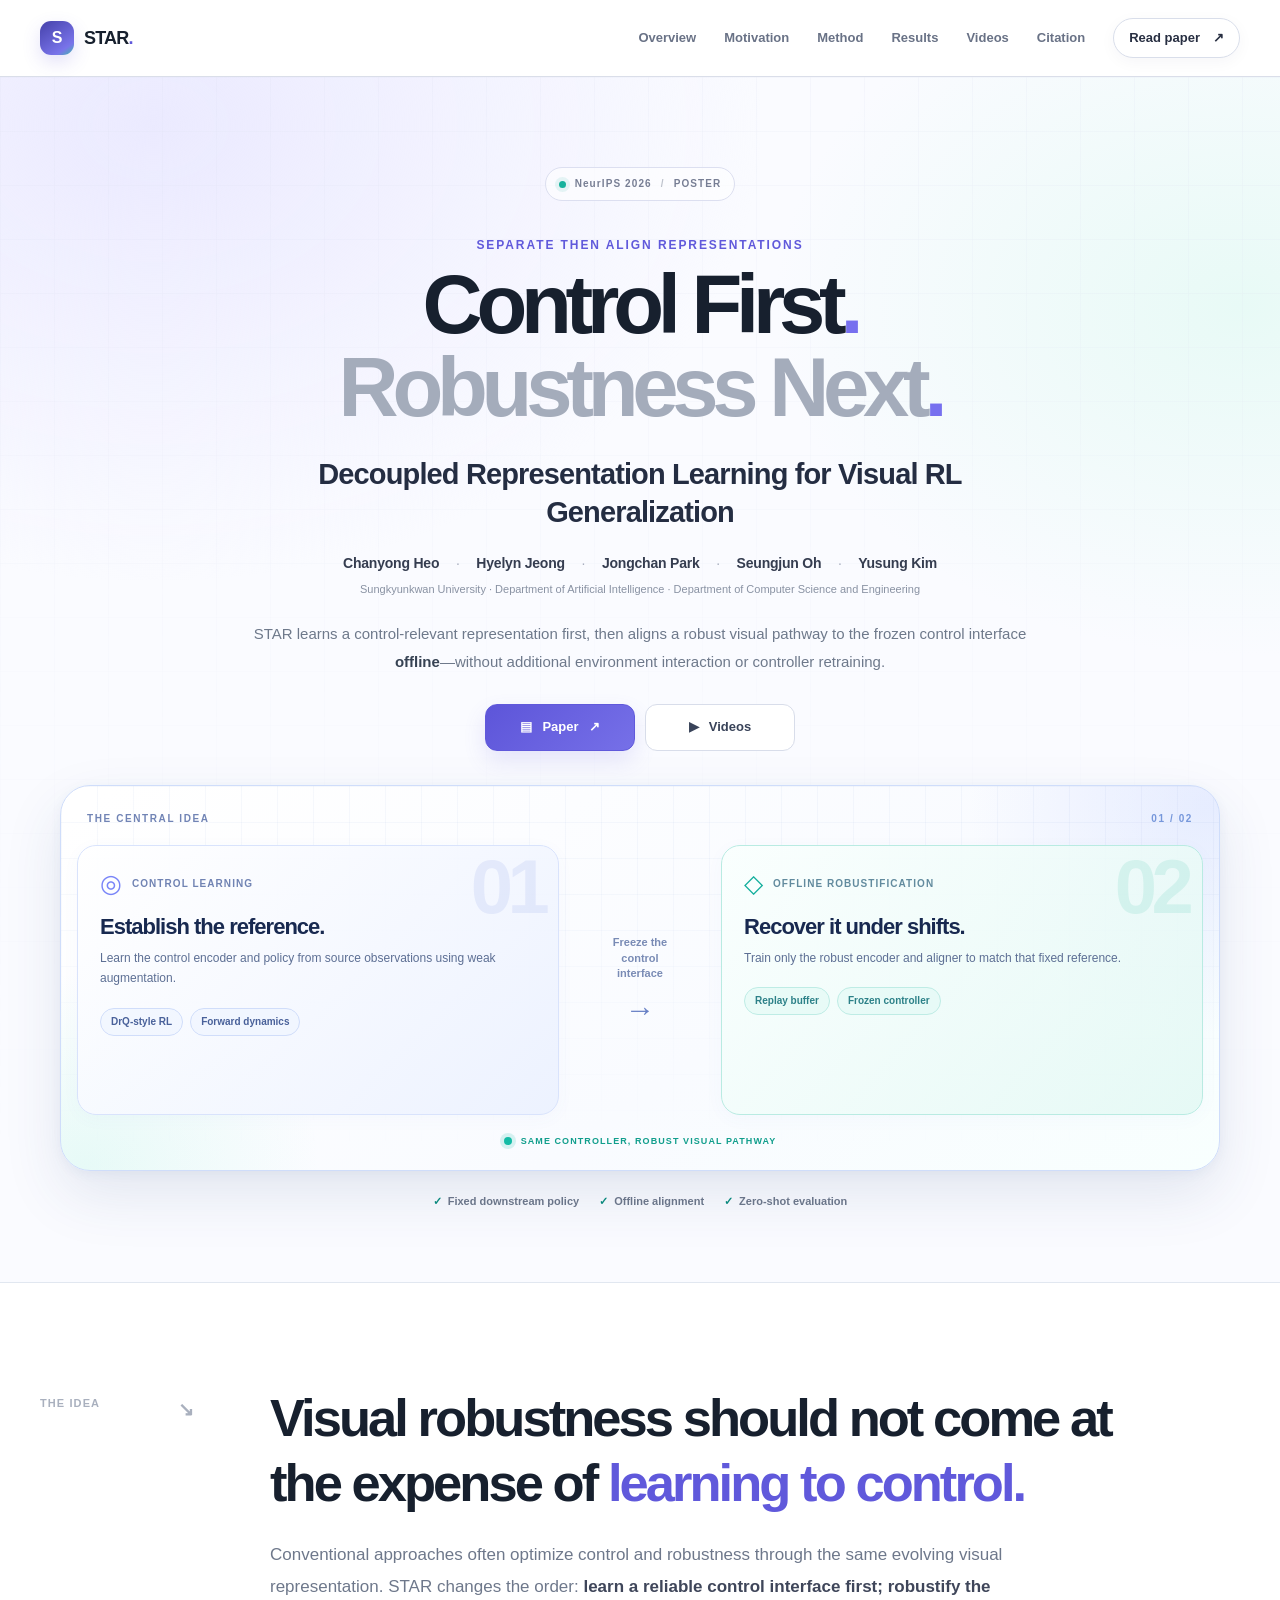
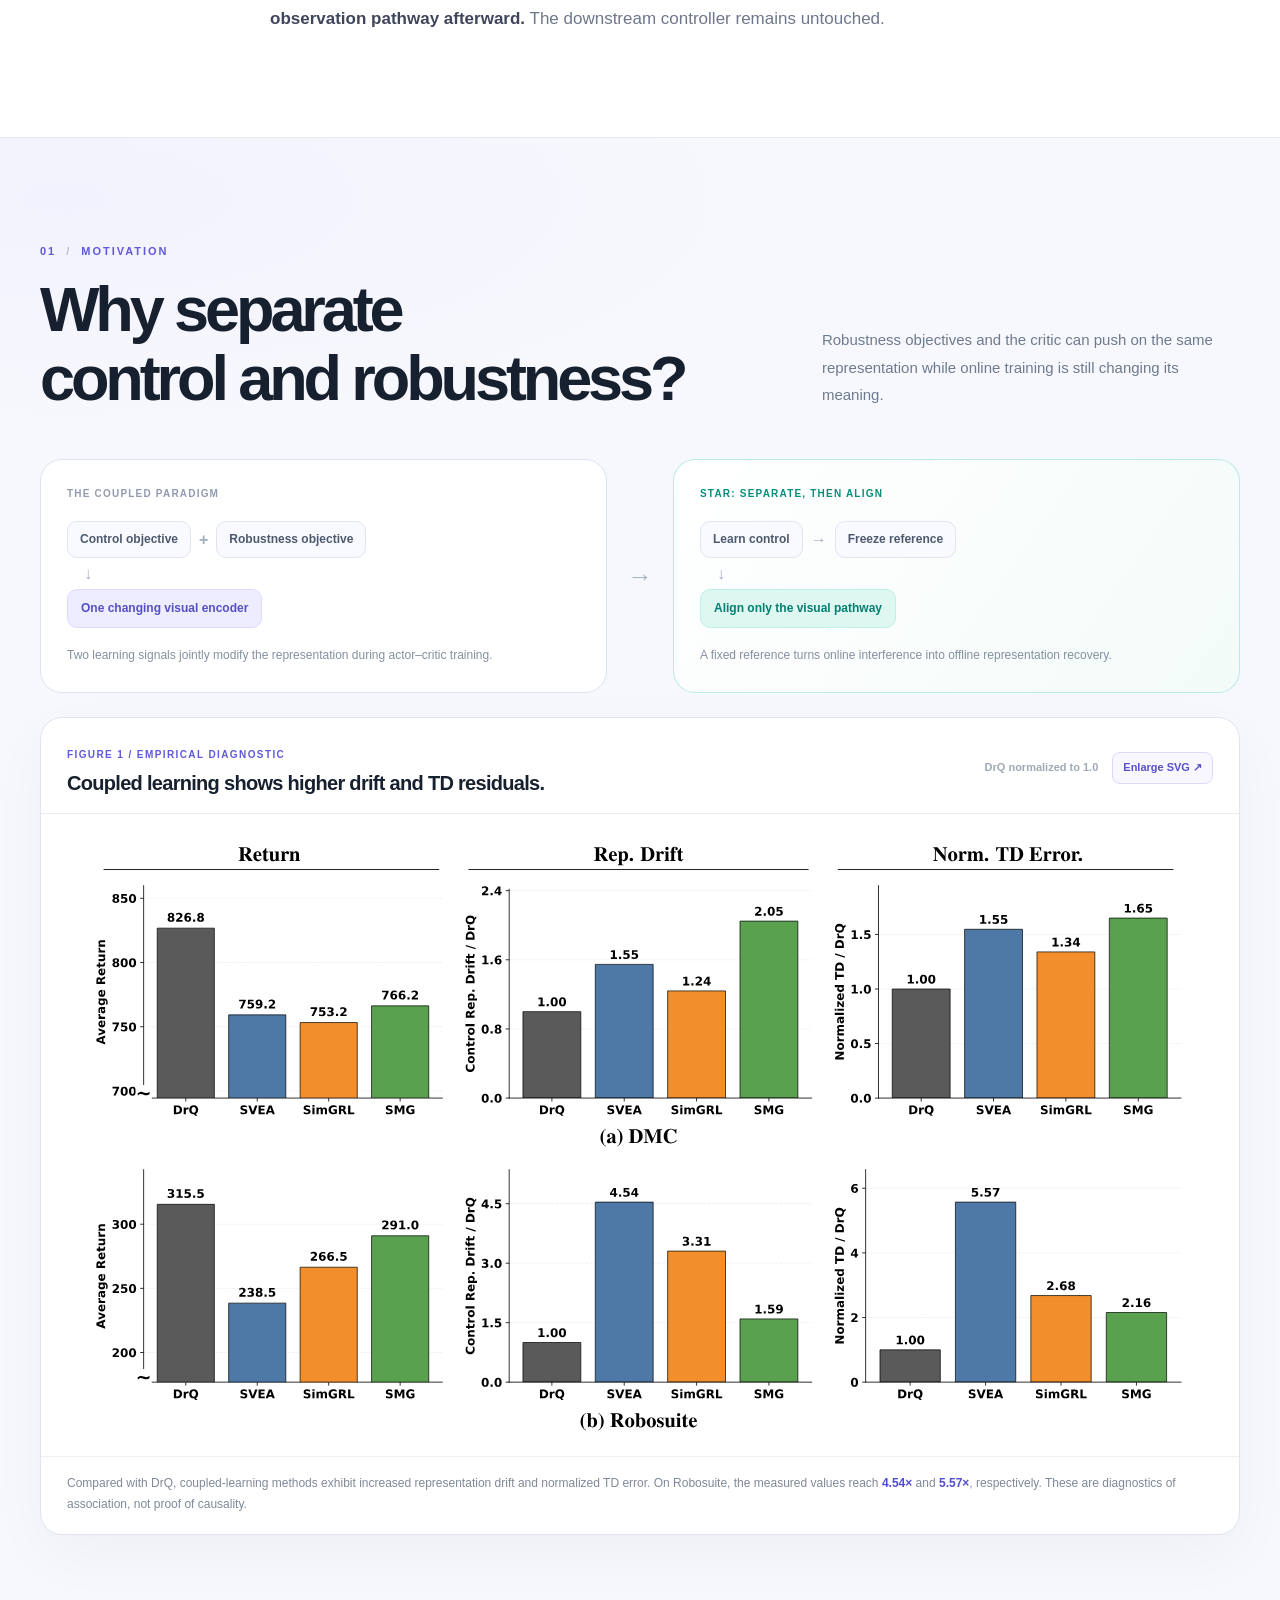
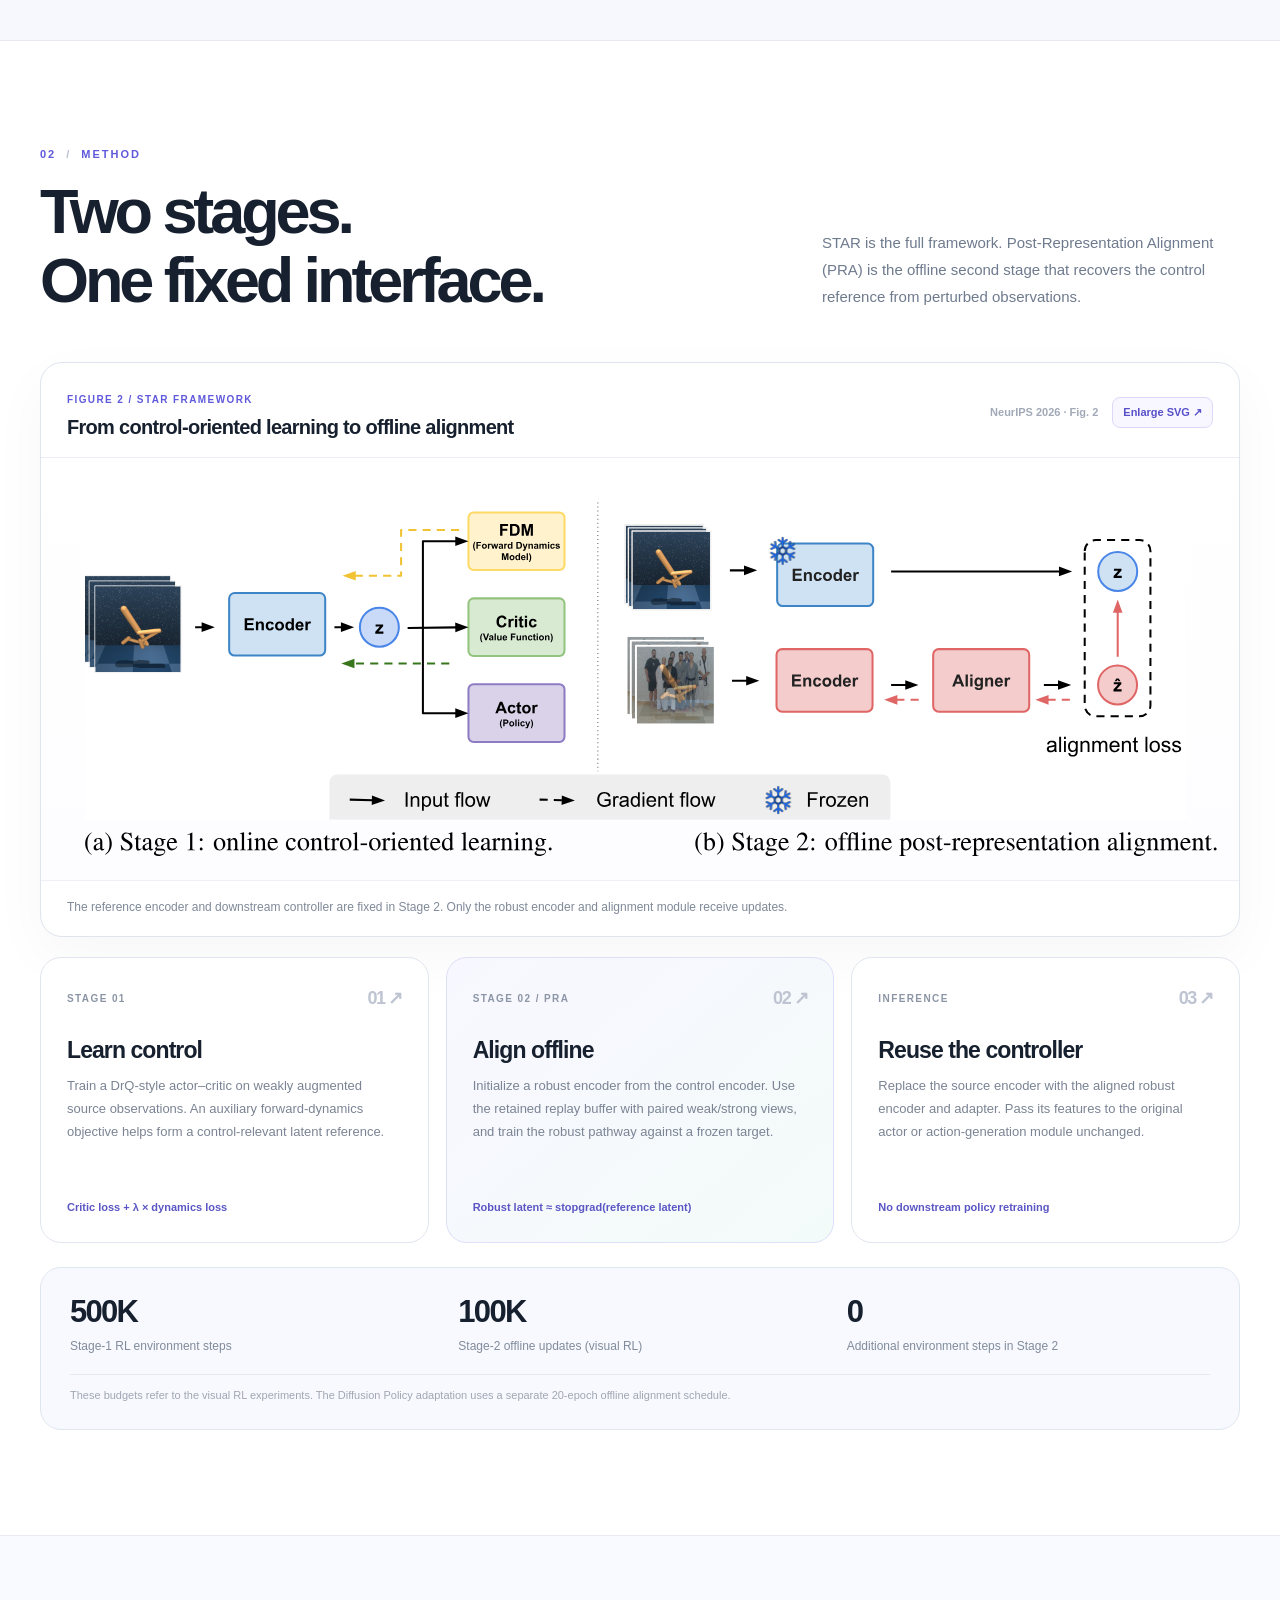
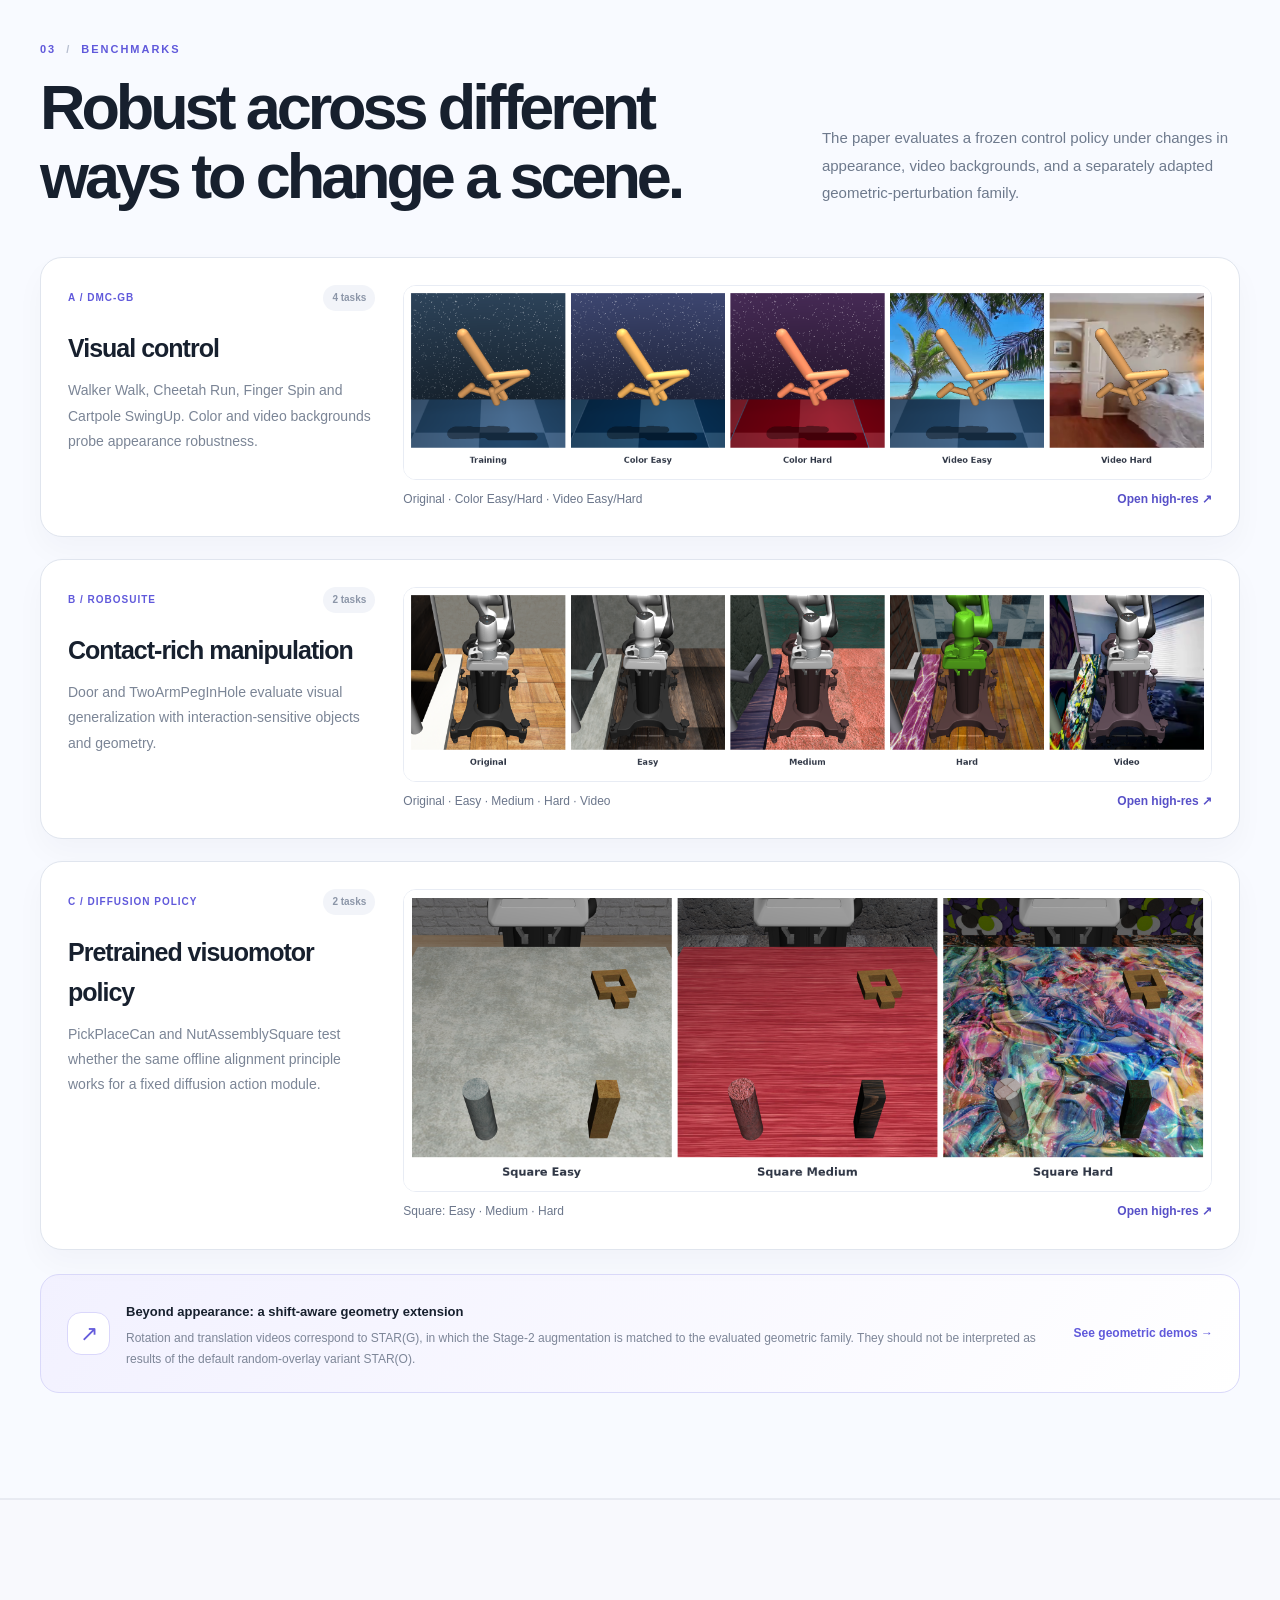
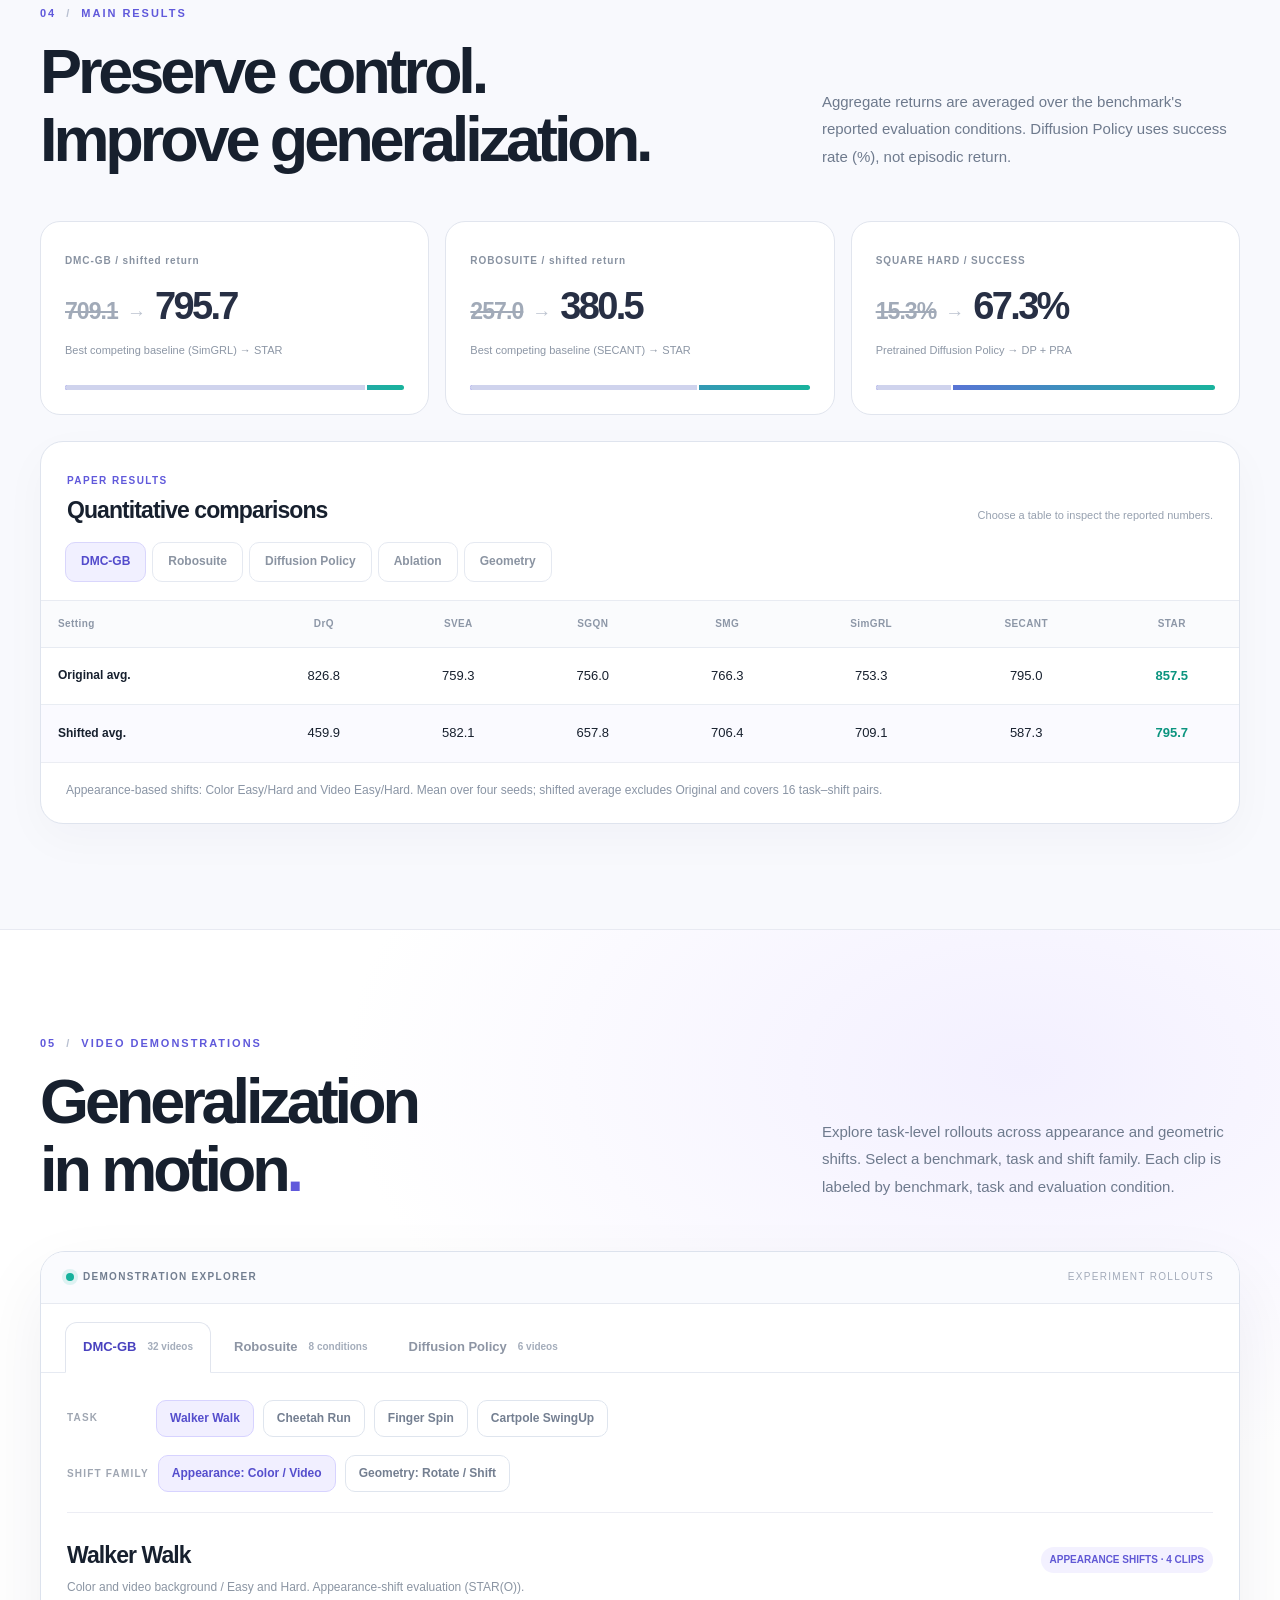
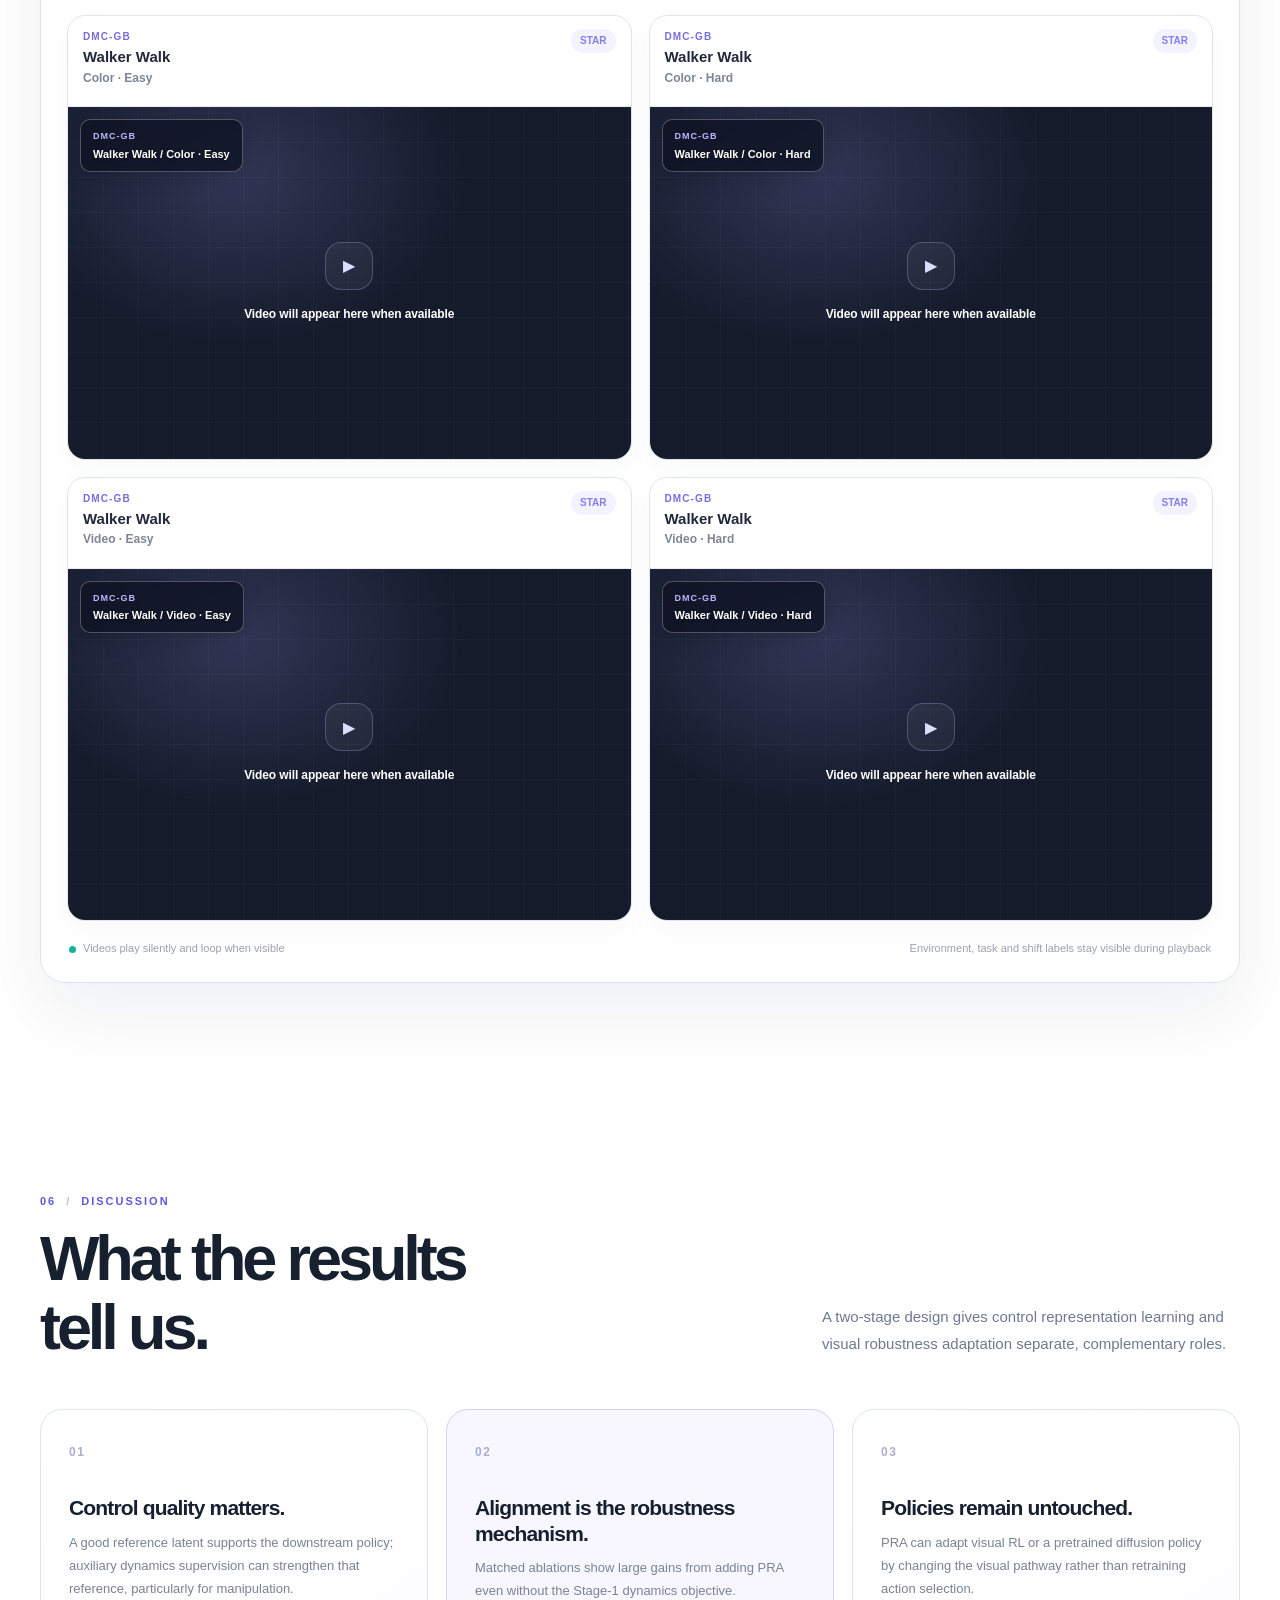
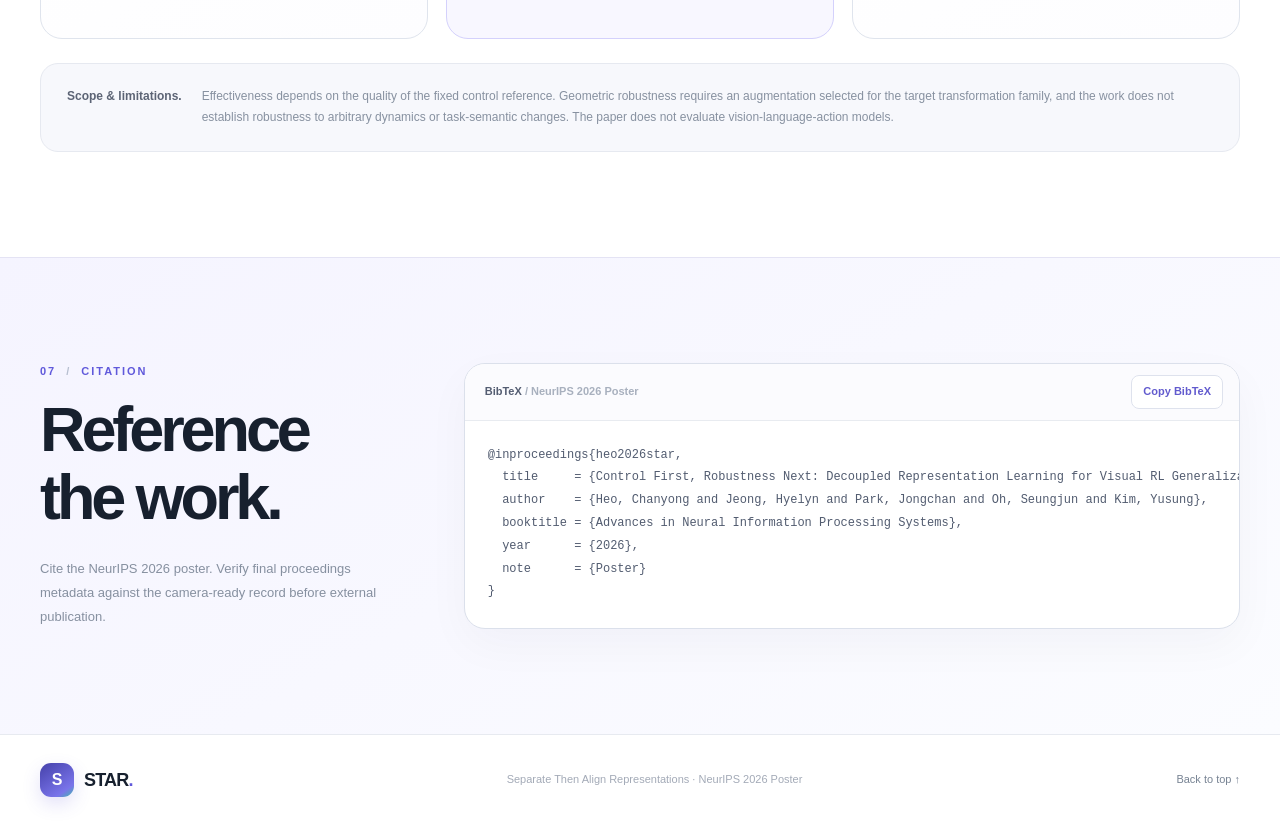
==== index.html @ 113d55bb "Publish STAR project page on GitHub Pages" ====
<!doctype html>
<html lang="en">
<head>
  <meta charset="utf-8">
  <meta name="viewport" content="width=device-width, initial-scale=1">
  <meta name="theme-color" content="#fafbff">
  <meta name="description" content="STAR — NeurIPS 2026 Poster: Control First, Robustness Next. A two-stage framework for robust visual reinforcement learning.">
  <meta property="og:title" content="STAR — Control First, Robustness Next">
  <meta property="og:description" content="NeurIPS 2026 Poster. Learn control first; adapt visual robustness offline without retraining the controller.">
  <meta property="og:url" content="https://mark-98.github.io/star-project-page/">
  <link rel="canonical" href="https://mark-98.github.io/star-project-page/">
  <title>STAR — Control First, Robustness Next</title>
  <link rel="icon" href="assets/favicon.svg" type="image/svg+xml">
  <link rel="stylesheet" href="styles.css">
  <script src="video-manifest.js" defer></script>
  <script src="script.js" defer></script>
</head>
<body>
  <a class="skip-link" href="#main">Skip to content</a>
  <header class="site-header" id="top">
    <div class="container nav-inner">
      <a class="brand" href="#top" aria-label="STAR project home"><span class="brand-icon">S</span><span>STAR<span class="brand-dot">.</span></span></a>
      <nav class="primary-nav" aria-label="Page sections">
        <a href="#overview">Overview</a>
        <a href="#motivation">Motivation</a>
        <a href="#method">Method</a>
        <a href="#results">Results</a>
        <a href="#videos">Videos</a>
        <a href="#citation">Citation</a>
      </nav>
      <a class="nav-paper" href="paper.pdf" target="_blank" rel="noopener">Read paper <span aria-hidden="true">↗</span></a>
    </div>
  </header>

  <main id="main">
    <section class="hero" aria-labelledby="hero-title">
      <div class="hero-wash" aria-hidden="true"></div>
      <div class="container hero-layout">
        <div class="hero-copy hero-copy-wide">
          <div class="hero-kicker"><span class="kicker-point"></span> NeurIPS 2026 <span class="kicker-divider">/</span> POSTER</div>
          <p class="eyebrow">Separate Then Align Representations</p>
          <h1 id="hero-title">Control First<span class="hero-period">.</span><br><span class="hero-muted">Robustness Next</span><span class="hero-period">.</span></h1>
          <p class="hero-subtitle">Decoupled Representation Learning for Visual RL Generalization</p>
          <div class="paper-authors" aria-label="Authors">Chanyong Heo <span>·</span> Hyelyn Jeong <span>·</span> Jongchan Park <span>·</span> Seungjun Oh <span>·</span> Yusung Kim</div>
          <div class="paper-affiliations">Sungkyunkwan University · Department of Artificial Intelligence · Department of Computer Science and Engineering</div>
          <p class="hero-description">STAR learns a control-relevant representation first, then aligns a robust visual pathway to the frozen control interface <strong>offline</strong>—without additional environment interaction or controller retraining.</p>
          <div class="hero-actions hero-resource-buttons">
            <a class="button button-primary" href="paper.pdf" target="_blank" rel="noopener"><span aria-hidden="true">▤</span> Paper <span aria-hidden="true">↗</span></a>
            <a class="button button-secondary" href="#videos"><span aria-hidden="true">▶</span> Videos</a>
          </div>
          <div class="hero-visual hero-visual-wide" aria-label="Overview of STAR's two-stage principle">
            <div class="hero-visual-top"><span>THE CENTRAL IDEA</span><span>01 / 02</span></div>
            <div class="hero-visual-rail">
              <div class="hero-stage stage-one">
                <div class="stage-count">01</div>
                <div class="stage-head"><span class="stage-symbol">◎</span><span class="stage-kind">CONTROL LEARNING</span></div>
                <h2>Establish the reference.</h2>
                <p>Learn the control encoder and policy from source observations using weak augmentation.</p>
                <div class="stage-pill-list"><span>DrQ-style RL</span><span>Forward dynamics</span></div>
              </div>
              <div class="hero-connector hero-connector-inline"><span>Freeze the control interface</span><span aria-hidden="true">→</span></div>
              <div class="hero-stage stage-two">
                <div class="stage-count">02</div>
                <div class="stage-head"><span class="stage-symbol">◇</span><span class="stage-kind">OFFLINE ROBUSTIFICATION</span></div>
                <h2>Recover it under shifts.</h2>
                <p>Train only the robust encoder and aligner to match that fixed reference.</p>
                <div class="stage-pill-list"><span>Replay buffer</span><span>Frozen controller</span></div>
              </div>
            </div>
            <div class="hero-visual-bottom"><span class="status-light"></span> SAME CONTROLLER, ROBUST VISUAL PATHWAY</div>
          </div>
          <div class="hero-footnotes"><span><span class="tick">✓</span> Fixed downstream policy</span><span><span class="tick">✓</span> Offline alignment</span><span><span class="tick">✓</span> Zero-shot evaluation</span></div>
        </div>
      </div>
    </section>

    <section class="section intro-section" id="overview">
      <div class="container intro-layout">
        <div class="section-index">THE IDEA <span>↘</span></div>
        <div>
          <h2 class="statement">Visual robustness should not come at the expense of <em>learning to control.</em></h2>
          <p class="large-paragraph">Conventional approaches often optimize control and robustness through the same evolving visual representation. STAR changes the order: <strong>learn a reliable control interface first; robustify the observation pathway afterward.</strong> The downstream controller remains untouched.</p>
        </div>
      </div>
    </section>

    <section class="section motivation-section" id="motivation">
      <div class="container">
        <div class="section-header">
          <div><span class="section-label">01 <span>/</span> MOTIVATION</span><h2>Why separate<br>control and robustness?</h2></div>
          <p class="section-deck">Robustness objectives and the critic can push on the same representation while online training is still changing its meaning.</p>
        </div>
        <div class="motivation-comparison">
          <article class="compare-card compare-coupled">
            <span class="compare-caption">THE COUPLED PARADIGM</span>
            <div class="mini-flow"><span>Control objective</span><b>+</b><span>Robustness objective</span></div>
            <div class="mini-flow-arrow">↓</div>
            <div class="flow-end">One changing visual encoder</div>
            <p>Two learning signals jointly modify the representation during actor–critic training.</p>
          </article>
          <div class="compare-arrow" aria-hidden="true">→</div>
          <article class="compare-card compare-star">
            <span class="compare-caption">STAR: SEPARATE, THEN ALIGN</span>
            <div class="mini-flow"><span>Learn control</span><b>→</b><span>Freeze reference</span></div>
            <div class="mini-flow-arrow">↓</div>
            <div class="flow-end">Align only the visual pathway</div>
            <p>A fixed reference turns online interference into offline representation recovery.</p>
          </article>
        </div>
        <figure class="figure-panel diagnostic-panel">
          <div class="figure-panel-head"><div><span class="figure-kicker">FIGURE 1 / EMPIRICAL DIAGNOSTIC</span><h3>Coupled learning shows higher drift and TD residuals.</h3></div><div class="figure-head-actions"><span class="figure-sidenote">DrQ normalized to 1.0</span><a href="assets/motivation_diagnostics.svg" target="_blank" rel="noopener">Enlarge SVG ↗</a></div></div>
          <a class="figure-fullres-link diagnostic-fullres" href="assets/motivation_diagnostics.svg" target="_blank" rel="noopener" title="Open original vector figure at full resolution">
            <picture><source srcset="assets/motivation_diagnostics.svg" type="image/svg+xml"><img src="assets/motivation_diagnostics.png" alt="Paper's Figure 1 comparing in-distribution return, representation drift and normalized temporal-difference error across DMC and Robosuite." loading="lazy" decoding="async"></picture>
          </a>
          <figcaption>Compared with DrQ, coupled-learning methods exhibit increased representation drift and normalized TD error. On Robosuite, the measured values reach <strong>4.54×</strong> and <strong>5.57×</strong>, respectively. These are diagnostics of association, not proof of causality. <span class="mobile-figure-note">On mobile, swipe across the figure to inspect the details.</span></figcaption>
        </figure>
      </div>
    </section>

    <section class="section method-section" id="method">
      <div class="container">
        <div class="section-header">
          <div><span class="section-label">02 <span>/</span> METHOD</span><h2>Two stages.<br>One fixed interface.</h2></div>
          <p class="section-deck">STAR is the full framework. Post-Representation Alignment (PRA) is the offline second stage that recovers the control reference from perturbed observations.</p>
        </div>
        <figure class="figure-panel method-figure">
          <div class="figure-panel-head"><div><span class="figure-kicker">FIGURE 2 / STAR FRAMEWORK</span><h3>From control-oriented learning to offline alignment</h3></div><div class="figure-head-actions"><span class="figure-sidenote">NeurIPS 2026 · Fig. 2</span><a href="assets/method_overview.svg" target="_blank" rel="noopener">Enlarge SVG ↗</a></div></div>
          <div class="method-image"><a class="figure-fullres-link" href="assets/method_overview.svg" target="_blank" rel="noopener" title="Open original vector method diagram at full resolution">
            <picture><source srcset="assets/method_overview.svg" type="image/svg+xml"><img src="assets/method_overview.png" alt="Two-stage architecture: Stage 1 trains a visual encoder with critic, actor and forward-dynamics model; Stage 2 freezes the control pathway and aligns a robust encoder and aligner to the reference latent." loading="lazy" decoding="async"></picture>
          </a></div>
          <figcaption>The reference encoder and downstream controller are fixed in Stage 2. Only the robust encoder and alignment module receive updates. <span class="mobile-figure-note">On mobile, swipe across the figure to inspect the details.</span></figcaption>
        </figure>
        <div class="step-grid">
          <article class="step-card"><span class="step-head"><span class="step-number">STAGE 01</span><span class="step-icon">01 ↗</span></span><h3>Learn control</h3><p>Train a DrQ-style actor–critic on weakly augmented source observations. An auxiliary forward-dynamics objective helps form a control-relevant latent reference.</p><div class="step-detail">Critic loss + λ × dynamics loss</div></article>
          <article class="step-card step-emphasis"><span class="step-head"><span class="step-number">STAGE 02 / PRA</span><span class="step-icon">02 ↗</span></span><h3>Align offline</h3><p>Initialize a robust encoder from the control encoder. Use the retained replay buffer with paired weak/strong views, and train the robust pathway against a frozen target.</p><div class="step-detail">Robust latent ≈ stopgrad(reference latent)</div></article>
          <article class="step-card"><span class="step-head"><span class="step-number">INFERENCE</span><span class="step-icon">03 ↗</span></span><h3>Reuse the controller</h3><p>Replace the source encoder with the aligned robust encoder and adapter. Pass its features to the original actor or action-generation module unchanged.</p><div class="step-detail">No downstream policy retraining</div></article>
        </div>
        <div class="method-specs"><div><span class="spec-number">500K</span><span>Stage-1 RL environment steps</span></div><div><span class="spec-number">100K</span><span>Stage-2 offline updates (visual RL)</span></div><div><span class="spec-number">0</span><span>Additional environment steps in Stage 2</span></div><p>These budgets refer to the visual RL experiments. The Diffusion Policy adaptation uses a separate 20-epoch offline alignment schedule.</p></div>
      </div>
    </section>

    <section class="section benchmark-section" id="benchmarks">
      <div class="container">
        <div class="section-header"><div><span class="section-label">03 <span>/</span> BENCHMARKS</span><h2>Robust across different<br>ways to change a scene.</h2></div><p class="section-deck">The paper evaluates a frozen control policy under changes in appearance, video backgrounds, and a separately adapted geometric-perturbation family.</p></div>
        <div class="bench-grid">
          <article class="bench-card"><div class="bench-top"><span class="bench-index">A / DMC-GB</span><span class="bench-count">4 tasks</span></div><h3>Visual control</h3><p>Walker Walk, Cheetah Run, Finger Spin and Cartpole SwingUp. Color and video backgrounds probe appearance robustness.</p><figure><div class="bench-image-scroll"><a class="bench-hires-link" href="assets/dmc_shift_examples.png" target="_blank" rel="noopener" aria-label="Open DMC-GB shift examples in full resolution"><img src="assets/dmc_shift_examples.png" alt="DMC-GB Walker Walk training appearance, Color Easy, Color Hard, Video Easy and Video Hard." loading="lazy"></a></div><figcaption><span>Original · Color Easy/Hard · Video Easy/Hard</span><span class="figure-zoom-hint">Open high-res ↗</span><span class="mobile-swipe-hint">Swipe image →</span></figcaption></figure></article>
          <article class="bench-card"><div class="bench-top"><span class="bench-index">B / ROBOSUITE</span><span class="bench-count">2 tasks</span></div><h3>Contact-rich manipulation</h3><p>Door and TwoArmPegInHole evaluate visual generalization with interaction-sensitive objects and geometry.</p><figure><div class="bench-image-scroll"><a class="bench-hires-link" href="assets/robosuite_shift_examples.png" target="_blank" rel="noopener" aria-label="Open Robosuite shift examples in full resolution"><img src="assets/robosuite_shift_examples.png" alt="Robosuite task scene under Original, Easy, Medium, Hard and Video visual conditions." loading="lazy"></a></div><figcaption><span>Original · Easy · Medium · Hard · Video</span><span class="figure-zoom-hint">Open high-res ↗</span><span class="mobile-swipe-hint">Swipe image →</span></figcaption></figure></article>
          <article class="bench-card"><div class="bench-top"><span class="bench-index">C / DIFFUSION POLICY</span><span class="bench-count">2 tasks</span></div><h3>Pretrained visuomotor policy</h3><p>PickPlaceCan and NutAssemblySquare test whether the same offline alignment principle works for a fixed diffusion action module.</p><figure><div class="bench-image-scroll"><a class="bench-hires-link" href="assets/diffusion_square_shifts.png" target="_blank" rel="noopener" aria-label="Open Diffusion Policy Square shifts in full resolution"><img src="assets/diffusion_square_shifts.png" alt="Square manipulation setting with progressively more severe Easy, Medium and Hard visual shifts." loading="lazy"></a></div><figcaption><span>Square: Easy · Medium · Hard</span><span class="figure-zoom-hint">Open high-res ↗</span><span class="mobile-swipe-hint">Swipe image →</span></figcaption></figure></article>
        </div>
        <aside class="geometry-note"><div class="geometry-note-icon">↗</div><div><strong>Beyond appearance: a shift-aware geometry extension</strong><p>Rotation and translation videos correspond to STAR(G), in which the Stage-2 augmentation is matched to the evaluated geometric family. They should not be interpreted as results of the default random-overlay variant STAR(O).</p></div><a href="#videos">See geometric demos <span aria-hidden="true">→</span></a></aside>
      </div>
    </section>

    <section class="section results-section" id="results">
      <div class="container">
        <div class="section-header"><div><span class="section-label">04 <span>/</span> MAIN RESULTS</span><h2>Preserve control.<br>Improve generalization.</h2></div><p class="section-deck">Aggregate returns are averaged over the benchmark's reported evaluation conditions. Diffusion Policy uses success rate (%), not episodic return.</p></div>
        <div class="result-highlights">
          <article><span class="highlight-heading">DMC-GB / shifted return</span><div class="highlight-compare"><span>709.1</span><b>→</b><strong>795.7</strong></div><p>Best competing baseline (SimGRL) → STAR</p><div class="highlight-track"><span style="width: 89.1%"></span></div></article>
          <article><span class="highlight-heading">ROBOSUITE / shifted return</span><div class="highlight-compare"><span>257.0</span><b>→</b><strong>380.5</strong></div><p>Best competing baseline (SECANT) → STAR</p><div class="highlight-track"><span style="width: 67.5%"></span></div></article>
          <article><span class="highlight-heading">SQUARE HARD / SUCCESS</span><div class="highlight-compare"><span>15.3%</span><b>→</b><strong>67.3%</strong></div><p>Pretrained Diffusion Policy → DP + PRA</p><div class="highlight-track"><span style="width: 22.7%"></span></div></article>
        </div>
        <div class="data-panel">
          <div class="data-panel-top"><div><span class="figure-kicker">PAPER RESULTS</span><h3>Quantitative comparisons</h3></div><p>Choose a table to inspect the reported numbers.</p></div>
          <div class="results-tabs" role="tablist" aria-label="Results tables">
            <button type="button" class="results-tab is-active" data-result-tab="dmc" role="tab" aria-selected="true" tabindex="0">DMC-GB</button>
            <button type="button" class="results-tab" data-result-tab="robosuite" role="tab" aria-selected="false" tabindex="-1">Robosuite</button>
            <button type="button" class="results-tab" data-result-tab="dp" role="tab" aria-selected="false" tabindex="-1">Diffusion Policy</button>
            <button type="button" class="results-tab" data-result-tab="ablation" role="tab" aria-selected="false" tabindex="-1">Ablation</button>
            <button type="button" class="results-tab" data-result-tab="geometry" role="tab" aria-selected="false" tabindex="-1">Geometry</button>
          </div>
          <section class="results-view" data-result-panel="dmc"><div class="data-table-wrap"><table class="data-table"><caption>DMC-GB average episodic return over four tasks</caption><thead><tr><th>Setting</th><th>DrQ</th><th>SVEA</th><th>SGQN</th><th>SMG</th><th>SimGRL</th><th>SECANT</th><th>STAR</th></tr></thead><tbody><tr><th>Original avg.</th><td>826.8</td><td>759.3</td><td>756.0</td><td>766.3</td><td>753.3</td><td>795.0</td><td class="best-value">857.5</td></tr><tr class="emphasis-row"><th>Shifted avg.</th><td>459.9</td><td>582.1</td><td>657.8</td><td>706.4</td><td>709.1</td><td>587.3</td><td class="best-value">795.7</td></tr></tbody></table></div><p class="table-footnote">Appearance-based shifts: Color Easy/Hard and Video Easy/Hard. Mean over four seeds; shifted average excludes Original and covers 16 task–shift pairs.</p></section>
          <section class="results-view" data-result-panel="robosuite" hidden><div class="data-table-wrap"><table class="data-table"><caption>Robosuite average episodic return over two tasks</caption><thead><tr><th>Setting</th><th>DrQ</th><th>SVEA</th><th>SGQN</th><th>SMG</th><th>SimGRL</th><th>SECANT</th><th>STAR</th></tr></thead><tbody><tr><th>Original avg.</th><td>315.5</td><td>238.5</td><td>280.5</td><td>291.0</td><td>266.5</td><td>334.0</td><td class="best-value">464.0</td></tr><tr class="emphasis-row"><th>Shifted avg.</th><td>98.3</td><td>158.9</td><td>194.4</td><td>195.5</td><td>175.0</td><td>257.0</td><td class="best-value">380.5</td></tr></tbody></table></div><p class="table-footnote">Door and TwoArmPegInHole; shifted average covers the paper's Easy, Medium, Hard and Video conditions (8 task–shift pairs), excluding Original.</p></section>
          <section class="results-view" data-result-panel="dp" hidden><div class="data-table-wrap"><table class="data-table"><caption>Diffusion Policy success rate (%) ± standard deviation</caption><thead><tr><th>Task</th><th>Method</th><th>Original</th><th>Easy</th><th>Medium</th><th>Hard</th></tr></thead><tbody><tr><th rowspan="2">Can</th><td>DP</td><td>100.0 ± 0.0</td><td>39.3 ± 4.1</td><td>22.0 ± 4.3</td><td>14.0 ± 3.3</td></tr><tr class="emphasis-row"><td>DP + PRA</td><td>99.3 ± 0.9</td><td class="best-value">72.0 ± 3.3</td><td class="best-value">62.0 ± 4.3</td><td class="best-value">41.3 ± 7.4</td></tr><tr class="group-divider"><th rowspan="2">Square</th><td>DP</td><td>96.0 ± 1.6</td><td>43.3 ± 3.4</td><td>28.0 ± 1.6</td><td>15.3 ± 2.5</td></tr><tr class="emphasis-row"><td>DP + PRA</td><td class="best-value">98.0 ± 0.0</td><td class="best-value">76.0 ± 2.8</td><td class="best-value">74.7 ± 5.2</td><td class="best-value">67.3 ± 0.9</td></tr></tbody></table></div><p class="table-footnote">DP + PRA adapts the visual representation pathway while keeping the pretrained diffusion action-generation module frozen.</p></section>
          <section class="results-view" data-result-panel="ablation" hidden><div class="data-table-wrap"><table class="data-table"><caption>Stage-1 dynamics (Dyn) and Stage-2 alignment (S2): average return</caption><thead><tr><th>Benchmark</th><th>Evaluation</th><th>−Dyn, −S2</th><th>+Dyn, −S2</th><th>−Dyn, +S2</th><th>+Dyn, +S2</th></tr></thead><tbody><tr><th rowspan="2">DMC-GB</th><td>Original</td><td>852.5</td><td class="best-value">858.0</td><td>850.3</td><td>857.5</td></tr><tr class="emphasis-row"><td>Shifted</td><td>399.9</td><td>399.3</td><td>773.4</td><td class="best-value">795.7</td></tr><tr class="group-divider"><th rowspan="2">Robosuite</th><td>Original</td><td>319.5</td><td class="best-value">464.5</td><td>315.5</td><td>464.0</td></tr><tr class="emphasis-row"><td>Shifted</td><td>96.0</td><td>103.8</td><td>262.0</td><td class="best-value">380.5</td></tr></tbody></table></div><p class="table-footnote">Stage-2 alignment provides the major shifted-domain gain. Dynamics supervision improves reference quality, especially on Robosuite.</p></section>
          <section class="results-view" data-result-panel="geometry" hidden><div class="data-table-wrap"><table class="data-table"><caption>Geometric-shift average episodic return over four DMC-GB tasks (NeurIPS 2026, Table 15)</caption><thead><tr><th>Setting</th><th>DrQ</th><th>SVEA (O)</th><th>SVEA† (G)</th><th>STAR (G)</th></tr></thead><tbody><tr><th>Rotation Easy</th><td>157.5</td><td>159.5</td><td>313.0</td><td class="best-value">825.5</td></tr><tr><th>Rotation Hard</th><td>100.0</td><td>102.4</td><td>180.5</td><td class="best-value">825.8</td></tr><tr><th>Shift Easy</th><td>119.3</td><td>129.9</td><td>462.3</td><td class="best-value">789.5</td></tr><tr><th>Shift Hard</th><td>75.8</td><td>89.7</td><td>153.5</td><td class="best-value">675.0</td></tr><tr class="emphasis-row"><th>Shifted avg.</th><td>113</td><td>120</td><td>277</td><td class="best-value">779</td></tr></tbody></table></div><p class="table-footnote">Per-shift rows: arithmetic means calculated from the four task means in NeurIPS Table 15 (rounded to 1 decimal). Final row: rounded benchmark averages as reported in the paper. † SVEA(G) is an <strong>external reference</strong> using different settings and five seeds; STAR(G) and in-paper evaluations use four seeds, so this is not a matched comparison. O: overlay augmentation; G: geometry-matched augmentation.</p></section>
        </div>
      </div>
    </section>

    <section class="section videos-section" id="videos">
      <div class="container">
        <div class="section-header videos-header"><div><span class="section-label">05 <span>/</span> VIDEO DEMONSTRATIONS</span><h2>Generalization<br>in motion<span class="accent-period">.</span></h2></div><p class="section-deck">Explore task-level rollouts across appearance and geometric shifts. Select a benchmark, task and shift family. Each clip is labeled by benchmark, task and evaluation condition.</p></div>
        <div class="video-workspace">
          <div class="workspace-title"><span class="workspace-indicator"></span><strong>DEMONSTRATION EXPLORER</strong><span class="workspace-aside">EXPERIMENT ROLLOUTS</span></div>
          <div class="gallery-main-tabs" role="tablist" aria-label="Video benchmark">
            <button type="button" class="gallery-tab is-active" role="tab" aria-selected="true" tabindex="0" data-gallery="dmc">DMC-GB <span class="tab-count">32 videos</span></button>
            <button type="button" class="gallery-tab" role="tab" aria-selected="false" tabindex="-1" data-gallery="robosuite">Robosuite <span class="tab-count">8 conditions</span></button>
            <button type="button" class="gallery-tab" role="tab" aria-selected="false" tabindex="-1" data-gallery="dp">Diffusion Policy <span class="tab-count">6 videos</span></button>
          </div>
          <div class="gallery-body">
            <div class="gallery-controls" id="gallery-controls" aria-label="Video filters"></div>
            <div class="gallery-context" id="gallery-context"></div>
            <div class="video-grid" id="video-grid" aria-live="polite"></div>
            <div class="gallery-legend"><span><span class="legend-dot"></span> Videos play silently and loop when visible</span><span>Environment, task and shift labels stay visible during playback</span></div>
          </div>
        </div>
      </div>
    </section>

    <section class="section takeaways-section" id="discussion"><div class="container"><div class="section-header"><div><span class="section-label">06 <span>/</span> DISCUSSION</span><h2>What the results<br>tell us.</h2></div><p class="section-deck">A two-stage design gives control representation learning and visual robustness adaptation separate, complementary roles.</p></div><div class="takeaway-grid"><article><span>01</span><h3>Control quality matters.</h3><p>A good reference latent supports the downstream policy; auxiliary dynamics supervision can strengthen that reference, particularly for manipulation.</p></article><article><span>02</span><h3>Alignment is the robustness mechanism.</h3><p>Matched ablations show large gains from adding PRA even without the Stage-1 dynamics objective.</p></article><article><span>03</span><h3>Policies remain untouched.</h3><p>PRA can adapt visual RL or a pretrained diffusion policy by changing the visual pathway rather than retraining action selection.</p></article></div><div class="limitation-note"><strong>Scope & limitations.</strong><p>Effectiveness depends on the quality of the fixed control reference. Geometric robustness requires an augmentation selected for the target transformation family, and the work does not establish robustness to arbitrary dynamics or task-semantic changes. The paper does not evaluate vision-language-action models.</p></div></div></section>

    <section class="section citation-section" id="citation"><div class="container citation-layout"><div><span class="section-label">07 <span>/</span> CITATION</span><h2>Reference<br>the work.</h2><p>Cite the NeurIPS 2026 poster. Verify final proceedings metadata against the camera-ready record before external publication.</p></div><div class="citation-box"><div class="citation-toolbar"><span>BibTeX <span class="citation-neutral">/ NeurIPS 2026 Poster</span></span><button type="button" id="copy-citation">Copy BibTeX</button></div><pre id="bibtex">@inproceedings{heo2026star,
  title     = {Control First, Robustness Next: Decoupled Representation Learning for Visual RL Generalization},
  author    = {Heo, Chanyong and Jeong, Hyelyn and Park, Jongchan and Oh, Seungjun and Kim, Yusung},
  booktitle = {Advances in Neural Information Processing Systems},
  year      = {2026},
  note      = {Poster}
}</pre></div></div></section>
  </main>
  <footer class="site-footer"><div class="container footer-layout"><a class="brand" href="#top"><span class="brand-icon">S</span><span>STAR<span class="brand-dot">.</span></span></a><span>Separate Then Align Representations · NeurIPS 2026 Poster</span><a href="#top">Back to top ↑</a></div></footer>
</body>
</html>
---- styles.css ----
:root {
  --ink: #17202e;
  --ink-soft: #404b5e;
  --muted: #6e7a8d;
  --line: #e1e7f0;
  --bg: #fbfcff;
  --surface: #ffffff;
  --soft: #f5f7fc;
  --violet: #6059db;
  --violet-deep: #4942bf;
  --violet-pale: #eeecff;
  --teal: #16b19c;
  --teal-deep: #078c7d;
  --night: #13192b;
  --radius: 22px;
  --max: 1200px;
}
* { box-sizing: border-box; }
html { scroll-behavior: smooth; scroll-padding-top: 86px; }
body { margin: 0; color: var(--ink); background: var(--surface); font-family: Inter, -apple-system, BlinkMacSystemFont, "Segoe UI", Arial, sans-serif; -webkit-font-smoothing: antialiased; line-height: 1.6; }
::selection { color: #292360; background: #dedbff; }
a { color: inherit; }
button { font: inherit; }
img, video { max-width: 100%; display: block; }
[hidden] { display: none !important; }
.container { width: min(var(--max), calc(100% - 56px)); margin-inline: auto; }
.skip-link { position: fixed; z-index: 1000; top: -100px; left: 16px; padding: 10px 14px; background: #fff; color: var(--ink); }
.skip-link:focus { top: 12px; }
:focus-visible { outline: 3px solid #a4a0ff; outline-offset: 3px; }

/* Header */
.site-header { position: sticky; top: 0; z-index: 30; background: rgba(255,255,255,.87); border-bottom: 1px solid rgba(198,205,221,.65); backdrop-filter: blur(20px) saturate(155%); }
.nav-inner { min-height: 76px; display: flex; align-items: center; gap: 28px; justify-content: space-between; }
.brand { display: inline-flex; align-items: center; gap: 10px; white-space: normal; font-size: 18px; font-weight: 850; letter-spacing: -.045em; text-decoration: none; }
.brand-icon { display: inline-grid; place-items: center; width: 34px; height: 34px; border-radius: 11px; color: #fff; background: linear-gradient(145deg, #4541aa, #7974ea 78%, #40bbab); box-shadow: 0 7px 18px #5750d52b; font-size: 16px; letter-spacing: 0; }
.brand-dot { color: var(--violet); }
.primary-nav { display: flex; justify-content: center; align-items: center; gap: 28px; margin-left: auto; }
.primary-nav a { text-decoration: none; color: #697286; font-size: 13px; font-weight: 730; transition: color .2s; }
.primary-nav a:hover { color: var(--violet); }
.nav-paper { display: inline-flex; align-items: center; gap: 13px; padding: 9px 15px; color: #282f42; text-decoration: none; border: 1px solid #d9deea; border-radius: 999px; font-size: 13px; font-weight: 750; background: white; box-shadow: 0 4px 16px #1b26400a; white-space: nowrap; }
.nav-paper:hover { border-color: var(--violet); color: var(--violet); }

/* Hero */
.hero { position: relative; overflow: hidden; background: #fafbff; border-bottom: 1px solid var(--line); }
.hero-wash { position: absolute; inset: 0; pointer-events: none; background: radial-gradient(800px 600px at 12% 4%, #ebeaff 0%, transparent 76%), radial-gradient(640px 480px at 97% 19%, #e8faf6 0%, transparent 73%); }
.hero-wash::after { content: ''; position: absolute; inset: 0; opacity: .45; background-image: linear-gradient(#d9ddef60 1px, transparent 1px), linear-gradient(90deg, #d9ddef60 1px, transparent 1px); background-size: 54px 54px; mask-image: linear-gradient(to bottom, #000, transparent 90%); }
.hero-layout { position: relative; padding-block: 90px 72px; display: block; }
.hero-kicker { display: inline-flex; align-items: center; gap: 9px; padding: 8px 13px; border: 1px solid #dcdff0; border-radius: 20px; font-size: 10px; font-weight: 870; color: #777e94; letter-spacing: .11em; background: #fff9; }
.kicker-point { width: 7px; height: 7px; border-radius: 50%; background: var(--teal); box-shadow: 0 0 0 4px #16b19c19; }
.kicker-divider { color: #bcc1cb; }
.eyebrow { margin: 35px 0 9px; color: var(--violet); font-size: 12px; font-weight: 860; letter-spacing: .16em; text-transform: uppercase; }
.hero h1 { margin: 0; font-size: clamp(58px, 6.5vw, 91px); font-weight: 845; line-height: .99; letter-spacing: -.075em; white-space: nowrap; }
.hero-muted { color: #a4acbb; }
.hero-period { color: #7770ef; }
.hero-subtitle { margin: 27px 0 0; max-width: 640px; font-size: clamp(21px, 2.3vw, 29px); line-height: 1.3; color: #242d42; font-weight: 600; letter-spacing: -.03em; }
.hero-description { margin: 22px 0 0; max-width: 650px; font-size: 15px; line-height: 1.86; color: #6e798b; }
.hero-description strong { color: #364253; }
.hero-actions { display: flex; flex-wrap: wrap; align-items: center; gap: 10px; margin-top: 34px; }
.button { min-height: 47px; padding: 11px 17px; display: inline-flex; align-items: center; justify-content: center; gap: 10px; border-radius: 12px; border: 1px solid #d8ddea; text-decoration: none; font-size: 13px; font-weight: 780; transition: transform .2s, box-shadow .2s; }
.button:hover { transform: translateY(-2px); box-shadow: 0 12px 25px #242d4015; }
.button-primary { color: #fff; border-color: #6059db; background: linear-gradient(135deg, #5d55d9, #7670e8); box-shadow: 0 10px 22px #6059db24; }
.button-secondary { color: #394359; background: #fff; }
.text-link { padding: 11px 4px; font-size: 13px; color: var(--violet-deep); text-decoration: none; font-weight: 760; }
.text-link:hover { text-decoration: underline; }
.hero-footnotes { display: flex; flex-wrap: wrap; gap: 12px 20px; margin-top: 39px; color: #6e788b; font-size: 11px; font-weight: 680; }
.tick { color: var(--teal-deep); margin-right: 3px; }

/* Central idea: light pastel edition. Keep the diagram as real HTML/CSS,
   not a raster image, so all text stays sharp and accessible at any zoom. */
.hero-visual {
  position: relative;
  isolation: isolate;
  overflow: hidden;
  padding: 16px;
  color: #182c56;
  border: 1px solid #cfddfa;
  border-radius: 30px;
  background:
    radial-gradient(280px 270px at 99% 5%, rgba(206,216,255,.43), transparent 85%),
    radial-gradient(280px 230px at 2% 99%, rgba(182,243,228,.30), transparent 84%),
    linear-gradient(145deg, #ffffff 3%, #f9fbff 60%, #f8fffe 100%);
  box-shadow: 0 24px 58px rgba(44,69,120,.115), 0 3px 12px rgba(61,85,139,.055);
}
.hero-visual::before {
  content: '';
  position: absolute;
  inset: 0;
  z-index: -1;
  pointer-events: none;
  background-image:
    linear-gradient(rgba(115,144,207,.06) 1px, transparent 1px),
    linear-gradient(90deg, rgba(115,144,207,.06) 1px, transparent 1px);
  background-size: 36px 36px;
  mask-image: linear-gradient(to bottom, #000 15%, transparent 95%);
}
.hero-visual-top,
.hero-visual-bottom {
  position: relative;
  display: flex;
  justify-content: space-between;
  align-items: center;
  gap: 12px;
  padding: 9px 10px 18px;
  color: #7184b5;
  font-size: 10px;
  font-weight: 860;
  letter-spacing: .16em;
}
.hero-visual-top span:last-child { color: #7697db; }
.hero-stage {
  position: relative;
  overflow: hidden;
  padding: 25px 22px 23px;
  border: 1px solid #d9e3fc;
  border-radius: 19px;
  box-shadow: 0 4px 18px rgba(74,109,185,.035);
}
.stage-one {
  background: linear-gradient(135deg, rgba(255,255,255,.94), rgba(235,241,255,.90));
}
.stage-two {
  background: linear-gradient(132deg, rgba(250,255,254,.96), rgba(225,248,243,.80));
  border-color: #b9ebe2;
}
.stage-count {
  position: absolute;
  top: 3px;
  right: 14px;
  color: rgba(105,131,225,.12);
  font-weight: 900;
  font-size: 76px;
  line-height: 1;
  letter-spacing: -.075em;
  user-select: none;
}
.stage-two .stage-count { color: rgba(36,188,160,.125); }
.stage-head { position: relative; display: flex; align-items: center; gap: 10px; }
.stage-symbol { color: #7985f8; font-size: 25px; line-height: 1; }
.stage-two .stage-symbol { color: #12ae9c; }
.stage-kind {
  color: #7083b3;
  font-size: 10px;
  font-weight: 860;
  letter-spacing: .105em;
}
.stage-two .stage-kind { color: #628b9e; }
.hero-stage h2 {
  position: relative;
  margin: 17px 0 7px;
  color: #182950;
  font-size: 22px;
  line-height: 1.24;
  letter-spacing: -.045em;
  font-weight: 830;
}
.hero-stage p {
  position: relative;
  margin: 0;
  max-width: 330px;
  color: #5d6f94;
  font-size: 12px;
  line-height: 1.74;
}
.stage-pill-list { position: relative; display: flex; flex-wrap: wrap; gap: 7px; margin-top: 19px; }
.stage-pill-list span {
  display: inline-flex;
  align-items: center;
  min-height: 28px;
  padding: 5px 10px;
  border: 1px solid #d0ddfa;
  border-radius: 999px;
  background: rgba(240,245,255,.70);
  color: #49619a;
  font-size: 10px;
  font-weight: 750;
}
.stage-two .stage-pill-list span {
  color: #2c8188;
  border-color: #beece5;
  background: rgba(226,250,245,.62);
}
.hero-connector {
  display: flex;
  align-items: center;
  justify-content: center;
  flex-direction: column;
  gap: 2px;
  padding: 11px 0 10px;
  color: #798bb5;
  font-size: 11px;
  font-weight: 780;
}
.hero-connector span:last-child { color: #6880c5; font-size: 23px; line-height: 1.05; }
.hero-visual-bottom {
  justify-content: center;
  gap: 9px;
  padding: 19px 5px 5px;
  color: #119e8c;
  font-size: 9px;
  letter-spacing: .12em;
  text-align: center;
}
.status-light {
  flex: 0 0 auto;
  width: 8px;
  height: 8px;
  border-radius: 50%;
  background: #14bba6;
  box-shadow: 0 0 0 4px rgba(20,187,166,.16);
}


.hero-copy-wide { max-width: 1160px; }
.hero-resource-buttons { margin-top: 28px; }
.hero-resource-buttons .button { min-width: 150px; }
.hero-visual-wide { margin-top: 34px; width: 100%; }
.hero-visual-rail {
  display: grid;
  grid-template-columns: minmax(0, 1fr) 126px minmax(0, 1fr);
  gap: 18px;
  align-items: stretch;
}
.hero-stage { min-height: 270px; }
.hero-stage p { max-width: 100%; }
.hero-connector-inline {
  padding: 0;
  min-height: 100%;
  gap: 12px;
}
.hero-connector-inline span:first-child {
  max-width: 10ch;
  text-align: center;
  line-height: 1.45;
}
.hero-connector-inline span:last-child {
  font-size: 30px;
}
.paper-authors { margin-top: 18px; color: #4d5568; font-size: 16px; font-weight: 630; letter-spacing: -.01em; }
.paper-authors span { color: #b4bac8; margin-inline: 8px; }
.paper-affiliations { margin-top: 8px; color: #7a8397; font-size: 14px; }
.hero-footnotes { margin-top: 22px; }

/* Shared sections */
.section { padding: 105px 0; }
.section-header { display: grid; grid-template-columns: 1.26fr .74fr; gap: 70px; align-items: end; margin-bottom: 47px; }
.section-label { display: block; margin-bottom: 14px; font-size: 11px; font-weight: 900; letter-spacing: .18em; color: var(--violet); }
.section-label span { color: #b7bfd0; margin: 0 5px; }
.section-header h2, .citation-layout h2 { margin: 0; font-size: clamp(39px,5vw,63px); line-height: 1.09; font-weight: 790; letter-spacing: -.065em; }
.section-deck { margin: 0 0 4px; font-size: 15px; line-height: 1.82; color: var(--muted); }

/* Thesis */
.intro-section { padding-block: 102px; background: #fff; }
.intro-layout { display: grid; grid-template-columns: 155px 1fr; gap: 75px; }
.section-index { display: flex; justify-content: space-between; font-size: 11px; letter-spacing: .1em; font-weight: 880; color: #a9b0be; padding-top: 10px; }
.section-index span { font-size: 19px; }
.statement { max-width: 910px; margin: 0; font-size: clamp(33px,4.1vw,53px); font-weight: 740; line-height: 1.24; letter-spacing: -.056em; }
.statement em { font-style: normal; color: var(--violet); }
.large-paragraph { max-width: 820px; margin: 24px 0 0; color: #6e788b; font-size: 17px; line-height: 1.88; }
.large-paragraph strong { color: #3f465a; }

/* Motivation */
.motivation-section { background: radial-gradient(840px 280px at 5% 4%, #ecebff77, transparent 79%), #f7f8fd; border-block: 1px solid #e6e9f2; }
.motivation-comparison { display: grid; grid-template-columns: 1fr 38px 1fr; align-items: center; gap: 14px; margin-bottom: 24px; }
.compare-card { min-height: 230px; padding: 26px; border: 1px solid #dde3ef; border-radius: var(--radius); background: #fff; }
.compare-star { border-color: #7cdbcb80; background: linear-gradient(125deg, #fff, #f3fbf9); }
.compare-caption { display: block; margin-bottom: 19px; color: #929bae; font-size: 10px; letter-spacing: .12em; font-weight: 900; }
.compare-star .compare-caption { color: #058e7a; }
.mini-flow { display: flex; align-items: center; flex-wrap: wrap; gap: 8px; }
.mini-flow span { padding: 8px 12px; border: 1px solid #e0e5f0; border-radius: 10px; color: #4e596d; background: #f8faff; font-size: 12px; font-weight: 780; }
.mini-flow b { color: #a5adbc; }
.mini-flow-arrow { width: fit-content; padding: 3px 0 0 17px; color: #a3acc0; }
.flow-end { display: inline-block; margin-top: 2px; padding: 9px 13px; color: #5550c1; background: #eeedff; border: 1px solid #dcd9ff; border-radius: 10px; font-size: 12px; font-weight: 850; }
.compare-star .flow-end { color: #047f71; background: #def7f1; border-color: #bcf1e6; }
.compare-card p { margin: 17px 0 0; font-size: 12px; line-height: 1.74; color: #8590a0; }
.compare-arrow { font-size: 25px; color: #aab2c3; text-align: center; }
.figure-panel { margin: 0; overflow: hidden; border: 1px solid #dfe4ee; border-radius: 22px; background: #fff; box-shadow: 0 20px 58px #22294209; }
.figure-panel-head { padding: 22px 26px 17px; border-bottom: 1px solid #ebedf5; display: flex; justify-content: space-between; align-items: center; gap: 22px; }
.figure-kicker { color: var(--violet); font-size: 10px; font-weight: 900; letter-spacing: .14em; }
.figure-panel-head h3 { margin: 5px 0 0; font-size: 20px; font-weight: 775; line-height: 1.25; letter-spacing: -.035em; }
.figure-sidenote { white-space: nowrap; font-size: 11px; color: #a1a9b7; font-weight: 710; }
.diagnostic-panel > img { width: 100%; padding: 28px 38px; object-fit: contain; }
.figure-panel figcaption { padding: 16px 26px 19px; color: #7f8998; font-size: 12px; line-height: 1.73; border-top: 1px solid #eef0f5; }
.figure-panel figcaption strong { color: #524dd0; }

/* Method */
.method-section { background: #fff; }
.method-image { display: grid; place-items: center; padding: 38px 32px 26px; background: linear-gradient(#fff,#fdfdff); }
.method-image img { width: 100%; object-fit: contain; }
.step-grid { display: grid; grid-template-columns: repeat(3,minmax(0,1fr)); gap: 17px; margin-top: 20px; }
.step-card { min-height: 286px; display: flex; flex-direction: column; padding: 26px; border-radius: 21px; border: 1px solid #e1e5ef; background: #fff; }
.step-emphasis { background: linear-gradient(140deg, #f8f7ff 0%, #f3fbf9 100%); border-color: #bcb8f466; }
.step-head { display: flex; justify-content: space-between; align-items: center; color: #8b95a5; font-size: 10px; font-weight: 870; letter-spacing: .14em; }
.step-icon { font-size: 18px; color: #bec4d1; letter-spacing: -.08em; }
.step-card h3 { margin: 24px 0 10px; font-size: 23px; letter-spacing: -.04em; line-height: 1.15; }
.step-card p { margin: 0; font-size: 13px; color: #7b8494; line-height: 1.78; }
.step-detail { margin-top: auto; padding-top: 24px; color: #5b56c4; font-size: 11px; font-weight: 750; }
.method-specs { display: grid; grid-template-columns: repeat(3,1fr); gap: 15px 25px; margin-top: 24px; padding: 25px 29px; border: 1px solid #e0e6f0; border-radius: 21px; background: #f7f9fe; }
.method-specs > div { display: flex; flex-direction: column; gap: 6px; }
.spec-number { font-size: 31px; font-weight: 830; letter-spacing: -.055em; line-height: 1.2; }
.method-specs > div > span:last-child { color: #818b9b; font-size: 12px; }
.method-specs > p { grid-column: 1 / -1; margin: 3px 0 0; padding-top: 12px; color: #a0a6b3; font-size: 11px; border-top: 1px solid #e3e8f1; }

/* Benchmarks */
.benchmark-section { background: #f8faff; border-block: 1px solid #e8ebf2; }
.bench-grid { display: grid; grid-template-columns: repeat(3,minmax(0,1fr)); gap: 18px; }
.bench-card { display: flex; flex-direction: column; padding: 23px; min-width: 0; background: white; border: 1px solid #e0e5ee; border-radius: 22px; box-shadow: 0 14px 30px #22294208; }
.bench-top { display: flex; align-items: center; justify-content: space-between; gap: 10px; }
.bench-index { font-size: 10px; color: var(--violet); font-weight: 880; letter-spacing: .1em; }
.bench-count { font-size: 10px; color: #8c96a8; padding: 5px 9px; border-radius: 20px; background: #f2f4f9; font-weight: 800; }
.bench-card h3 { margin: 20px 0 9px; font-size: 23px; letter-spacing: -.04em; }
.bench-card > p { margin: 0 0 22px; font-size: 13px; color: #7b8596; line-height: 1.75; }
.bench-card figure { margin: auto 0 0; }
.bench-card figure img { width: 100%; height: 192px; border: 1px solid #eceef3; border-radius: 14px; object-fit: contain; background: #f9faff; }
.bench-card figcaption { margin-top: 11px; font-size: 11px; color: #8993a3; }
.geometry-note { display: flex; align-items: center; gap: 16px; margin-top: 24px; padding: 23px 26px; border: 1px solid #dad9fa; border-radius: 19px; background: linear-gradient(130deg,#f2f1ff,#fff); }
.geometry-note-icon { width: 43px; height: 43px; flex: 0 0 auto; border: 1px solid #dad7fb; border-radius: 14px; display: grid; place-items: center; font-size: 22px; color: #655cdc; background: white; }
.geometry-note strong { font-size: 13px; }
.geometry-note p { margin: 5px 0 0; font-size: 12px; color: #7d8698; line-height: 1.7; }
.geometry-note a { margin-left: auto; font-size: 12px; color: var(--violet); text-decoration: none; font-weight: 760; white-space: nowrap; }
.geometry-note a:hover { text-decoration: underline; }

/* Video explorer */
.videos-section { background: radial-gradient(850px 500px at 80% 8%, #f3f0ff 0%, transparent 80%), #ffffff; }
.accent-period { color: var(--violet); }
.video-workspace { overflow: hidden; border: 1px solid #dce2ed; border-radius: 25px; background: #fff; box-shadow: 0 30px 75px #151d3611; }
.workspace-title { display: flex; align-items: center; gap: 9px; height: 52px; padding: 0 25px; color: #a3abba; background: #fafbfe; border-bottom: 1px solid #e7eaf1; font-size: 10px; letter-spacing: .13em; }
.workspace-title strong { color: #727e90; }
.workspace-indicator { height: 8px; width: 8px; border-radius: 50%; background: var(--teal); box-shadow: 0 0 0 4px #16b19c20; }
.workspace-aside { margin-left: auto; }
.gallery-main-tabs { display: flex; flex-wrap: wrap; padding: 18px 24px 0; gap: 5px; border-bottom: 1px solid #e6eaf2; }
.gallery-tab { display: inline-flex; align-items: center; gap: 11px; border: 1px solid transparent; border-radius: 12px 12px 0 0; background: transparent; color: #8d95a4; cursor: pointer; padding: 14px 17px; margin-bottom: -1px; font-size: 13px; font-weight: 850; }
.gallery-tab:hover { color: #3c455c; }
.gallery-tab.is-active { border-color: #e1e5ee; border-bottom-color: white; color: var(--violet-deep); background: white; }
.tab-count { color: #a4adbb; font-size: 10px; font-weight: 680; }
.gallery-body { padding: 27px 26px 24px; }
.gallery-controls { display: flex; flex-direction: column; gap: 18px; padding-bottom: 20px; border-bottom: 1px solid #ecedf4; }
.filter-row { display: flex; flex-wrap: wrap; align-items: center; gap: 9px; }
.filter-label { min-width: 80px; color: #9fa6b2; font-size: 10px; letter-spacing: .12em; font-weight: 900; }
.filter-row button { min-height: 35px; padding: 8px 13px; border: 1px solid #dfe5ee; border-radius: 10px; color: #747f91; background: white; cursor: pointer; font-size: 12px; font-weight: 740; }
.filter-row button:hover { border-color: #aaa7f1; color: var(--violet); }
.filter-row button.is-active { color: #554ecd; background: #f1efff; border-color: #d7d3ff; }
.gallery-context { margin: 24px 0 18px; display: flex; flex-wrap: wrap; align-items: baseline; justify-content: space-between; gap: 10px; }
.gallery-context h3 { margin: 0; font-size: 23px; letter-spacing: -.04em; }
.gallery-context p { margin: 4px 0 0; font-size: 12px; color: #8b95a3; }
.context-badge { color: #6058d5; padding: 5px 9px; border-radius: 20px; background: #f3f1ff; font-size: 10px; font-weight: 850; white-space: nowrap; }
.video-grid { display: grid; grid-template-columns: repeat(2,minmax(0,1fr)); gap: 17px; }
.video-grid.three-videos { grid-template-columns: repeat(3,minmax(0,1fr)); }
.demo-tile { overflow: hidden; min-width: 0; border: 1px solid #e0e5ed; border-radius: 18px; background: #fff; box-shadow: 0 10px 30px #22294207; }
.demo-tile-head { display: flex; justify-content: space-between; align-items: center; gap: 15px; padding: 13px 15px; border-bottom: 1px solid #e9ebf2; }
.demo-title { font-size: 13px; font-weight: 840; }
.demo-tag { color: #857eef; background: #f3f2ff; border-radius: 15px; padding: 4px 9px; font-size: 10px; font-weight: 810; }
.demo-stage { position: relative; width: 100%; aspect-ratio: 16 / 10; overflow: hidden; display: grid; place-items: center; background: radial-gradient(270px 200px at 30% 20%, #313655, transparent 85%), #151b2b; }
.demo-stage::after { content:''; position:absolute; inset:0; pointer-events:none; background-image:linear-gradient(#ffffff06 1px,transparent 1px),linear-gradient(90deg,#ffffff06 1px,transparent 1px); background-size:35px 35px; }
.demo-stage video { position: absolute; z-index: 2; inset: 0; width: 100%; height: 100%; object-fit: contain; background: #0c1019; opacity: 0; transition: opacity .25s; }
.demo-stage.has-video video { opacity: 1; }
.demo-placeholder { position: relative; z-index: 1; padding: 20px; width: 100%; display: flex; flex-direction: column; align-items: center; text-align: center; color: #fff; }
.demo-placeholder-icon { display: grid; place-items: center; width: 48px; height: 48px; border: 1px solid #7f83ac77; border-radius: 16px; margin-bottom: 15px; font-size: 16px; color: #dbdeff; background: #ffffff0c; }
.demo-placeholder strong { font-size: 12px; letter-spacing: -.01em; }

.demo-stage.has-video .demo-placeholder { display: none; }



.gallery-legend { display: flex; justify-content: space-between; flex-wrap: wrap; gap: 10px; padding: 19px 2px 0; color: #98a1af; font-size: 11px; }
.gallery-legend span:first-child { display: flex; align-items: center; gap: 7px; }
.legend-dot { width: 7px; height: 7px; background: var(--teal); border-radius: 50%; }
.gallery-legend code { color: #6660d6; font-size: 11px; }

/* Results */
.results-section { background: #f8f9fd; border-block: 1px solid #e8eaf2; }
.result-highlights { display: grid; grid-template-columns: repeat(3,minmax(0,1fr)); gap: 16px; margin-bottom: 26px; }
.result-highlights article { padding: 24px; border: 1px solid #e1e5ee; border-radius: 20px; background: #fff; }
.highlight-heading { color: #8892a1; font-size: 10px; font-weight: 880; letter-spacing: .09em; }
.highlight-compare { display: flex; flex-wrap: wrap; gap: 9px; align-items: baseline; margin-top: 15px; line-height: 1.1; }
.highlight-compare span { font-size: 23px; font-weight: 730; color: #a1aab8; text-decoration: line-through; letter-spacing: -.04em; }
.highlight-compare b { color: #bec5d1; font-size: 19px; font-weight: 520; }
.highlight-compare strong { font-size: clamp(29px,3vw,38px); color: #272f44; letter-spacing: -.07em; }
.result-highlights p { min-height: 25px; margin: 14px 0 0; color: #8c96a5; font-size: 11px; }
.highlight-track { margin-top: 18px; height: 5px; border-radius: 10px; overflow: hidden; background: linear-gradient(90deg,#6b62e5,#19b39d); position: relative; }
.highlight-track span { display: block; height: 100%; background: #cfd3ed; border-right: 2px solid #fff; }
.data-panel { overflow: hidden; border: 1px solid #dfe4ee; border-radius: 23px; background: #fff; box-shadow: 0 15px 45px #20284008; }
.data-panel-top { display: flex; justify-content: space-between; align-items: end; padding: 24px 26px 18px; gap: 20px; }
.data-panel-top h3 { margin: 5px 0 0; font-size: 23px; line-height: 1.2; letter-spacing: -.04em; }
.data-panel-top p { margin: 0; color: #96a0af; font-size: 11px; }
.results-tabs { display: flex; flex-wrap: wrap; gap: 6px; padding: 0 24px 18px; border-bottom: 1px solid #e8ebf2; }
.results-tab { padding: 9px 15px; border-radius: 10px; border: 1px solid #e5e9f1; background: #fff; color: #8b94a2; font-size: 12px; font-weight: 790; cursor: pointer; }
.results-tab:hover { border-color: #c1bdf5; color: #5c54d1; }
.results-tab.is-active { border-color: #d9d6fc; background: #f1f0ff; color: #534bcc; }
.data-table-wrap { overflow-x: auto; }
.data-table { width: 100%; border-collapse: collapse; min-width: 650px; font-size: 13px; font-variant-numeric: tabular-nums; }
.data-table caption { position: absolute; width: 1px; height: 1px; overflow: hidden; clip-path: inset(50%); }
.data-table thead th { padding: 15px 17px; border-bottom: 1px solid #e7ebf2; background: #fafbfd; color: #8d97a7; font-size: 10px; font-weight: 870; letter-spacing: .04em; white-space: nowrap; }
.data-table td, .data-table tbody th { padding: 18px 17px; border-bottom: 1px solid #e9edf3; text-align: center; white-space: nowrap; }
.data-table tbody th { font-size: 12px; font-weight: 790; }
.data-table th:first-child { text-align: left; }
.data-table tbody tr:last-child td, .data-table tbody tr:last-child th { border-bottom: none; }
.data-table .emphasis-row { background: #fafaff; }
.data-table .group-divider { border-top: 2px solid #e7eaf4; }
.data-table .best-value { color: #0b947f; font-weight: 850; }
.table-footnote { margin: 0; padding: 17px 25px 22px; border-top: 1px solid #ebedf3; color: #8a95a5; font-size: 12px; line-height: 1.74; }

/* Interpretation + citation */
.takeaways-section { background: #fff; }
.takeaway-grid { display: grid; grid-template-columns: repeat(3,1fr); gap: 18px; }
.takeaway-grid article { min-height: 230px; padding: 28px; border-radius: 22px; border: 1px solid #dfe4ed; background: linear-gradient(145deg, #fff, #fdfdff); }
.takeaway-grid article:nth-child(2) { border-color: #d4d1fc; background: #f8f7ff; }
.takeaway-grid article > span { color: #aaaed0; font-size: 12px; font-weight: 850; letter-spacing: .13em; }
.takeaway-grid h3 { margin: 32px 0 10px; font-size: 21px; letter-spacing: -.04em; line-height: 1.2; }
.takeaway-grid p { margin: 0; color: #788393; font-size: 13px; line-height: 1.78; }
.limitation-note { display: flex; align-items: baseline; gap: 20px; margin-top: 24px; padding: 22px 26px; background: #f7f8fc; border: 1px solid #e6e9f0; border-radius: 18px; }
.limitation-note strong { white-space: nowrap; color: #5c6475; font-size: 12px; }
.limitation-note p { margin: 0; color: #8791a0; font-size: 12px; line-height: 1.8; }
.citation-section { background: linear-gradient(150deg, #f5f4ff, #fbfcff); border-top: 1px solid #e4e3f4; }
.citation-layout { display: grid; grid-template-columns: .62fr 1.38fr; gap: 75px; }
.citation-layout p { max-width: 350px; margin: 25px 0 0; color: #8690a0; font-size: 13px; line-height: 1.85; }
.citation-box { overflow: hidden; border: 1px solid #dbe0eb; border-radius: 21px; background: #fff; box-shadow: 0 16px 45px #20284009; }
.citation-toolbar { display: flex; align-items: center; justify-content: space-between; gap: 20px; padding: 11px 16px 11px 20px; border-bottom: 1px solid #e8ebf0; background: #fbfbfe; color: #545d72; font-size: 11px; font-weight: 800; }
.citation-neutral { color: #a8b0be; font-weight: 600; }
.citation-toolbar button { padding: 7px 11px; border: 1px solid #dee2ed; border-radius: 8px; color: #625bce; background: white; font-size: 11px; font-weight: 820; cursor: pointer; }
.citation-toolbar button:hover { background: #f4f3ff; }
.citation-box pre { margin: 0; padding: 23px; overflow-x: auto; font: 12px/1.9 ui-monospace, SFMono-Regular, Consolas, monospace; color: #525c70; }
.site-footer { border-top: 1px solid #e7eaf0; background: #fff; }
.footer-layout { min-height: 90px; display: flex; align-items: center; justify-content: space-between; flex-wrap: wrap; gap: 18px; }
.footer-layout > span { color: #a3aab7; font-size: 11px; }
.footer-layout > a:last-child { font-size: 11px; text-decoration: none; color: #778393; }

@media (max-width: 1100px) {
  .hero-layout { grid-template-columns: minmax(0,1fr) minmax(340px,.8fr); gap: 35px; }
  .hero h1 { font-size: clamp(52px, 6vw, 75px); }
  .bench-card { padding: 19px; }
  .bench-card figure img { height: 156px; }
}
@media (max-width: 920px) {
  .primary-nav { gap: 13px; }
  .hero-layout { grid-template-columns: 1fr; padding-block: 72px 45px; }
  .hero-copy { max-width: 780px; }
  .hero h1 { font-size: clamp(58px, 8vw, 85px); }
  .hero-visual { max-width: 640px; width: 100%; }
  .hero-metrics { padding-bottom: 42px; }
  .section-header { grid-template-columns: 1fr; gap: 18px; }
  .section-deck { max-width: 680px; }
  .bench-grid { grid-template-columns: repeat(2,1fr); }
  .bench-card figure img { height: 195px; }
  .video-grid.three-videos { grid-template-columns: repeat(2,minmax(0,1fr)); }
  .geometry-note { align-items: start; }
  .geometry-note a { display: none; }
}
@media (max-width: 700px) {
  html { scroll-padding-top: 68px; }
  .container { width: min(var(--max),calc(100% - 30px)); }
  .nav-inner { min-height: 66px; }
  .primary-nav { display: none; }
  .hero-layout { padding-top: 65px; }
  .hero h1 { white-space: normal; font-size: clamp(48px, 10.8vw, 76px); }
  .hero-kicker { font-size: 9px; }
  .hero-subtitle { font-size: 22px; }
  .hero-footnotes { gap: 10px; }
  .hero-metrics { grid-template-columns: 1fr; gap: 10px; }
  .hero-metric { flex-direction: row; align-items: end; }
  .section { padding: 75px 0; }
  .section-header h2, .citation-layout h2 { font-size: 41px; }
  .intro-layout { grid-template-columns: 1fr; gap: 23px; }
  .section-index { max-width: 120px; }
  .intro-section { padding-block: 70px; }
  .large-paragraph { font-size: 15px; }
  .motivation-comparison { grid-template-columns: 1fr; }
  .compare-arrow { transform: rotate(90deg); }
  .figure-panel-head { align-items: start; flex-direction: column; gap: 8px; }
  .diagnostic-panel > img { padding: 15px 8px; }
  .step-grid, .bench-grid, .result-highlights, .takeaway-grid { grid-template-columns: 1fr; }
  .method-image { padding: 20px 9px; }
  .step-card { min-height: 245px; }
  .bench-card figure img { height: auto; max-height: 260px; }
  .method-specs { grid-template-columns: 1fr 1fr; }
  .video-grid, .video-grid.three-videos { grid-template-columns: 1fr; }
  .video-workspace { border-radius: 19px; }
  .gallery-main-tabs { padding: 10px 12px 0; }
  .gallery-tab { padding: 12px 10px; font-size: 11px; }
  .tab-count { display: none; }
  .gallery-body { padding: 20px 13px; }
  .workspace-title { padding-inline: 15px; }
  .workspace-aside { display: none; }
  .filter-label { width: 100%; }
  .demo-stage { aspect-ratio: 16/9; }
  .results-tabs { padding: 0 12px 12px; }
  .data-panel-top { align-items: start; flex-direction: column; }
  .limitation-note { flex-direction: column; gap: 8px; }
  .citation-layout { grid-template-columns: 1fr; gap: 27px; }
  .footer-layout > span { display: none; }
}
@media (max-width: 410px) {
  .hero h1 { font-size: 46px; }
  .hero-kicker { flex-wrap: wrap; }
  .hero-actions { display: grid; grid-template-columns: 1fr 1fr; }
  .hero-actions .text-link { grid-column: 1/-1; }
  .button { padding: 10px; font-size: 11px; }
  .method-specs { grid-template-columns: 1fr; }
  .method-specs > p { grid-column: 1; }
  .gallery-tab { font-size: 10px; }
}
@media (prefers-reduced-motion: reduce) {
  html { scroll-behavior: auto; }
  *,*::before,*::after { animation-duration: .01ms !important; transition: none !important; }
}


/* Public NeurIPS 2026 poster metadata */
.paper-authors { margin: 20px 0 0; font-size: 14px; line-height: 1.75; font-weight: 760; color: #353d50; letter-spacing: -.015em; }
.paper-authors span { padding: 0 5px; color: #a9afbf; font-weight: 400; }
.paper-affiliations { margin: 4px 0 0; font-size: 11px; line-height: 1.7; color: #8992a3; }
@media (max-width: 760px) { .paper-authors { font-size: 12px; } .paper-affiliations { font-size: 10px; } }


/* High-resolution paper figures and benchmark source images */
.figure-fullres-link { display: block; position: relative; text-decoration: none; color: inherit; }
.figure-fullres-link picture, .figure-fullres-link img { display: block; width: 100%; height: auto; }
.diagnostic-panel > .figure-fullres-link { padding: 20px 26px; background: #fff; }
.method-image .figure-fullres-link { width: 100%; }
 .figure-head-actions { display: flex; align-items: center; gap: 14px; flex-wrap: wrap; }
.figure-head-actions a { color: #5750c8; font-size: 11px; text-decoration: none; white-space: nowrap; padding: 6px 10px; border: 1px solid #dbd9f9; border-radius: 8px; background: #f8f7ff; font-weight: 850; }
.figure-head-actions a:hover { color: #423bb3; background: #f0efff; }
.bench-hires-link { display: block; border-radius: 14px; overflow: hidden; }
.bench-hires-link img { transition: opacity .15s; }
.bench-hires-link:hover img { opacity: .82; }
/* Identify every clip by benchmark, exact task, difficulty, and scene ID. */
.demo-tile-head { align-items: start; min-height: 91px; }
.demo-tile-heading { display: flex; flex-direction: column; align-items: start; gap: 3px; min-width: 0; }
.demo-env { font-size: 10px; color: #766ce2; font-weight: 900; letter-spacing: .11em; }
.demo-title { color: #21283b; font-size: 15px; line-height: 1.25; font-weight: 850; }
.demo-condition { color: #7d8696; font-size: 12px; font-weight: 730; line-height: 1.4; }
.demo-tag { white-space: nowrap; }
.demo-video-overlay { position: absolute; z-index: 4; top: 12px; left: 12px; max-width: calc(100% - 24px); display: flex; flex-direction: column; gap: 3px; padding: 9px 12px; border: 1px solid #ffffff44; border-radius: 10px; color: white; background: rgba(14,19,35,.79); box-shadow: 0 6px 20px #00000029; pointer-events: none; backdrop-filter: blur(7px); }
.demo-overlay-environment { font-size: 9px; color: #bbb7ff; font-weight: 900; letter-spacing: .11em; }
.demo-overlay-name { font-size: 11px; line-height: 1.4; font-weight: 770; text-shadow: 0 1px 3px #0006; }
@media (max-width: 760px) {
  .diagnostic-panel > .figure-fullres-link { padding: 12px 9px 24px; }
  .demo-tile-head { min-height: 88px; }
}


/* Light visual on compact phones */
@media (max-width: 480px) {
  .hero-visual { padding: 13px; border-radius: 24px; }
  .hero-stage { padding: 23px 19px 21px; border-radius: 17px; }
  .hero-stage h2 { font-size: 21px; }
  .stage-count { font-size: 68px; }
  .hero-visual-top { font-size: 9px; }
  .hero-visual-bottom { font-size: 8px; letter-spacing: .075em; }
}


/* Hero layout updates based on project-page revision */
@media (max-width: 960px) {
  .hero-visual-rail { grid-template-columns: 1fr; gap: 12px; }
  .hero-connector-inline { min-height: auto; padding: 8px 0 4px; }
  .hero-connector-inline span:first-child { max-width: none; }
  .hero-connector-inline span:last-child { transform: rotate(90deg); font-size: 24px; }
}

@media (max-width: 640px) {
  .hero-resource-buttons { display: grid; grid-template-columns: 1fr 1fr; gap: 10px; }
  .hero-resource-buttons .button { min-width: 0; width: 100%; }
  .hero h1 { font-size: clamp(38px, 11.6vw, 58px); }
  .hero-subtitle { font-size: 18px; }
  .paper-authors { font-size: 14px; }
  .paper-affiliations { font-size: 12px; }
  .hero-visual-wide { margin-top: 24px; }
  .hero-stage { min-height: auto; }
}

/* Center the paper-title block, like a research project-page landing section.
   Keep the two-stage STAR diagram's content left-aligned for readability. */
.hero-layout {
  display: block;
}
.hero-copy-wide {
  width: 100%;
  max-width: 1160px;
  margin-inline: auto;
  text-align: center;
}
.hero-copy-wide .hero-subtitle,
.hero-copy-wide .hero-description {
  margin-left: auto;
  margin-right: auto;
}
.hero-copy-wide .hero-subtitle {
  max-width: 830px;
}
.hero-copy-wide .hero-description {
  max-width: 800px;
}
.hero-copy-wide .hero-actions,
.hero-copy-wide .hero-footnotes {
  justify-content: center;
}
.hero-copy-wide .hero-visual-wide {
  width: 100%;
  max-width: none;
  text-align: left;
}
@media (max-width: 640px) {
  .hero-copy-wide .hero-resource-buttons {
    justify-content: initial;
  }
  .hero-copy-wide .hero-subtitle { max-width: 100%; }
}


/* 2026 NeurIPS update: remove the duplicate Observation Examples atlas in HTML.
   The original benchmark source assets stay in /assets and are now presented
   at legible size in three informative, full-width benchmark cards. */
.bench-grid {
  display: grid;
  grid-template-columns: minmax(0, 1fr);
  gap: 22px;
}
.bench-card {
  display: grid;
  grid-template-columns: minmax(210px, 0.38fr) minmax(0, 1fr);
  grid-template-rows: auto auto 1fr;
  align-items: start;
  gap: 0 28px;
  padding: 27px;
}
.bench-card .bench-top { grid-column: 1; grid-row: 1; }
.bench-card h3 { grid-column: 1; grid-row: 2; margin: 17px 0 10px; font-size: clamp(20px, 2.4vw, 25px); }
.bench-card > p { grid-column: 1; grid-row: 3; margin: 0; font-size: 14px; line-height: 1.8; }
.bench-card figure { grid-column: 2; grid-row: 1 / 4; margin: 0; min-width: 0; width: 100%; }
.bench-image-scroll { min-width: 0; width: 100%; }
.bench-image-scroll .bench-hires-link { display: block; cursor: zoom-in; border: 1px solid #e8ecf4; border-radius: 13px; overflow: hidden; background: #fff; }
.bench-image-scroll .bench-hires-link img {
  display: block;
  width: 100%;
  height: auto;
  max-height: none;
  max-width: 100%;
  aspect-ratio: auto;
  object-fit: contain;
  border: 0;
  border-radius: 0;
  background: #fff;
}
.bench-card figcaption { display: flex; justify-content: space-between; flex-wrap: wrap; align-items: center; gap: 5px 18px; font-size: 12px; color: #6b768b; margin-top: 10px; }
.figure-zoom-hint { color: #5750c8; font-weight: 750; white-space: nowrap; }
.mobile-swipe-hint { display: none; color: #7888b4; font-weight: 740; }
/* Preserve original Figure 1/2 vectors; expand their visible area by reducing unnecessary padding. */
.diagnostic-panel > .figure-fullres-link { padding: 13px 16px; cursor: zoom-in; }
.method-image { padding: 19px 15px 13px; }
.method-image .figure-fullres-link { cursor: zoom-in; }
.figure-fullres-link img { max-height: none; object-fit: contain; }

@media (max-width: 920px) {
  .bench-card { grid-template-columns: minmax(180px, 0.4fr) minmax(0,1fr); gap: 0 18px; padding: 20px; }
  .bench-card > p { font-size: 13px; }
}
@media (max-width: 700px) {
  .bench-card { display: flex; flex-direction: column; align-items: stretch; padding: 20px 16px 18px; }
  .bench-card h3 { margin: 13px 0 7px; }
  .bench-card > p { margin-bottom: 16px; }
  .bench-card figure { width: 100%; }
  .bench-image-scroll {
    overflow-x: auto;
    overflow-y: hidden;
    overscroll-behavior-x: contain;
    -webkit-overflow-scrolling: touch;
    scrollbar-color: #a7a8ec #f5f6fb;
    scrollbar-width: thin;
    border-radius: 13px;
  }
  .bench-image-scroll .bench-hires-link { width: max-content; }
  .bench-image-scroll .bench-hires-link img {
    width: 960px;
    max-width: none;
    height: auto;
    max-height: none;
  }
  .bench-card:last-child .bench-image-scroll .bench-hires-link img { width: 780px; }
  .bench-card figcaption { font-size: 11px; }
  .mobile-swipe-hint { display: inline; }
  .diagnostic-panel > .figure-fullres-link { padding: 8px 5px; }
  .method-image { padding: 9px 5px; }
}


/* Small-screen scientific figure viewer: show vectors at readable scale with horizontal panning. */
.mobile-figure-note { display: none; }
@media (max-width: 700px) {
  .mobile-figure-note { display: block; margin-top: 7px; color: #625bce; font-weight: 720; }
  .diagnostic-panel > .diagnostic-fullres {
    display: block;
    overflow-x: auto;
    overflow-y: hidden;
    -webkit-overflow-scrolling: touch;
    scrollbar-color: #a7a8ec #f5f6fb;
    scrollbar-width: thin;
  }
  .diagnostic-panel > .diagnostic-fullres picture { display: block; width: 950px; max-width: none; }
  .diagnostic-panel > .diagnostic-fullres img { display: block; width: 100%; max-width: 100%; height: auto; }
  .method-image {
    display: block;
    width: 100%;
    overflow-x: auto;
    overflow-y: hidden;
    -webkit-overflow-scrolling: touch;
    scrollbar-color: #a7a8ec #f5f6fb;
    scrollbar-width: thin;
  }
  .method-image .figure-fullres-link,
  .method-image .figure-fullres-link picture { display: block; width: 980px; max-width: none; }
  .method-image .figure-fullres-link img { display: block; width: 100%; height: auto; max-width: 100%; }
}
@media (max-width: 700px) {
  /* Override the original centered grid alignment when switching to a pannable block. */
  .method-image { place-items: normal; justify-items: normal; align-items: normal; }
}
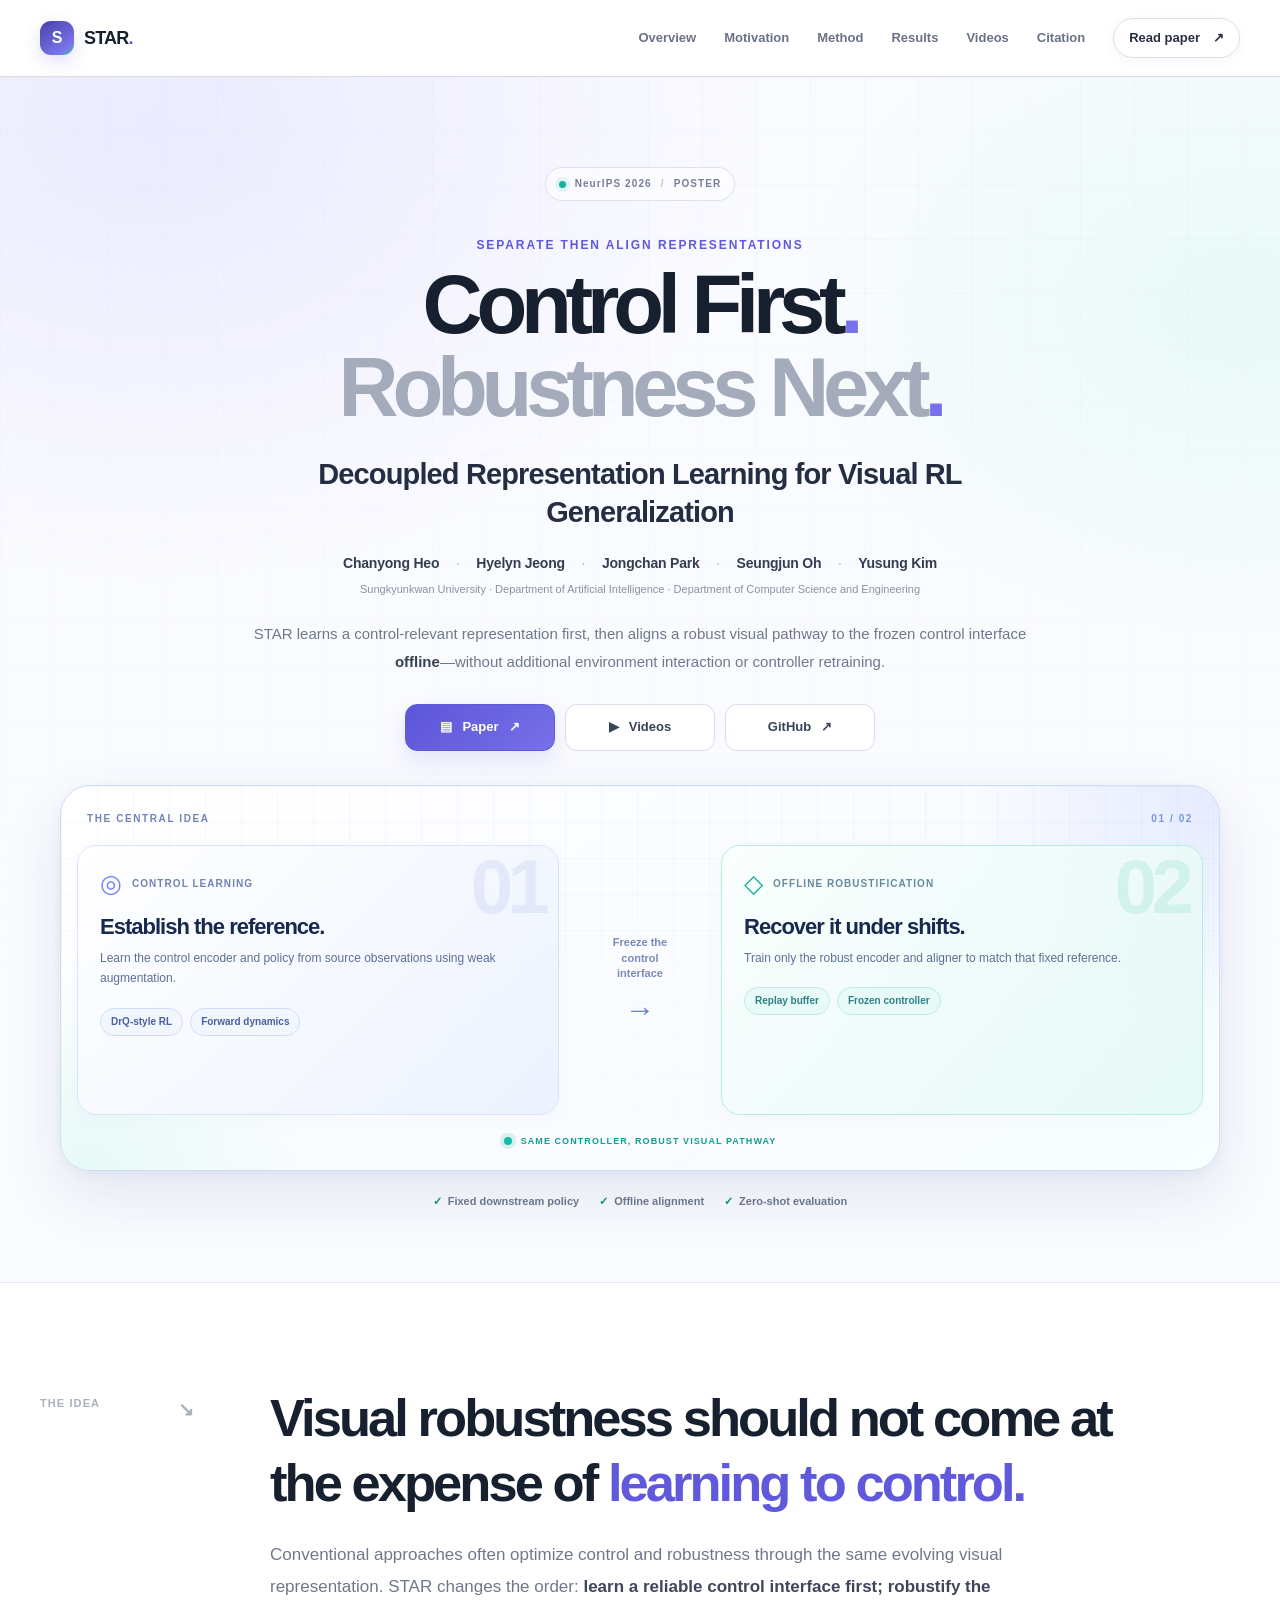
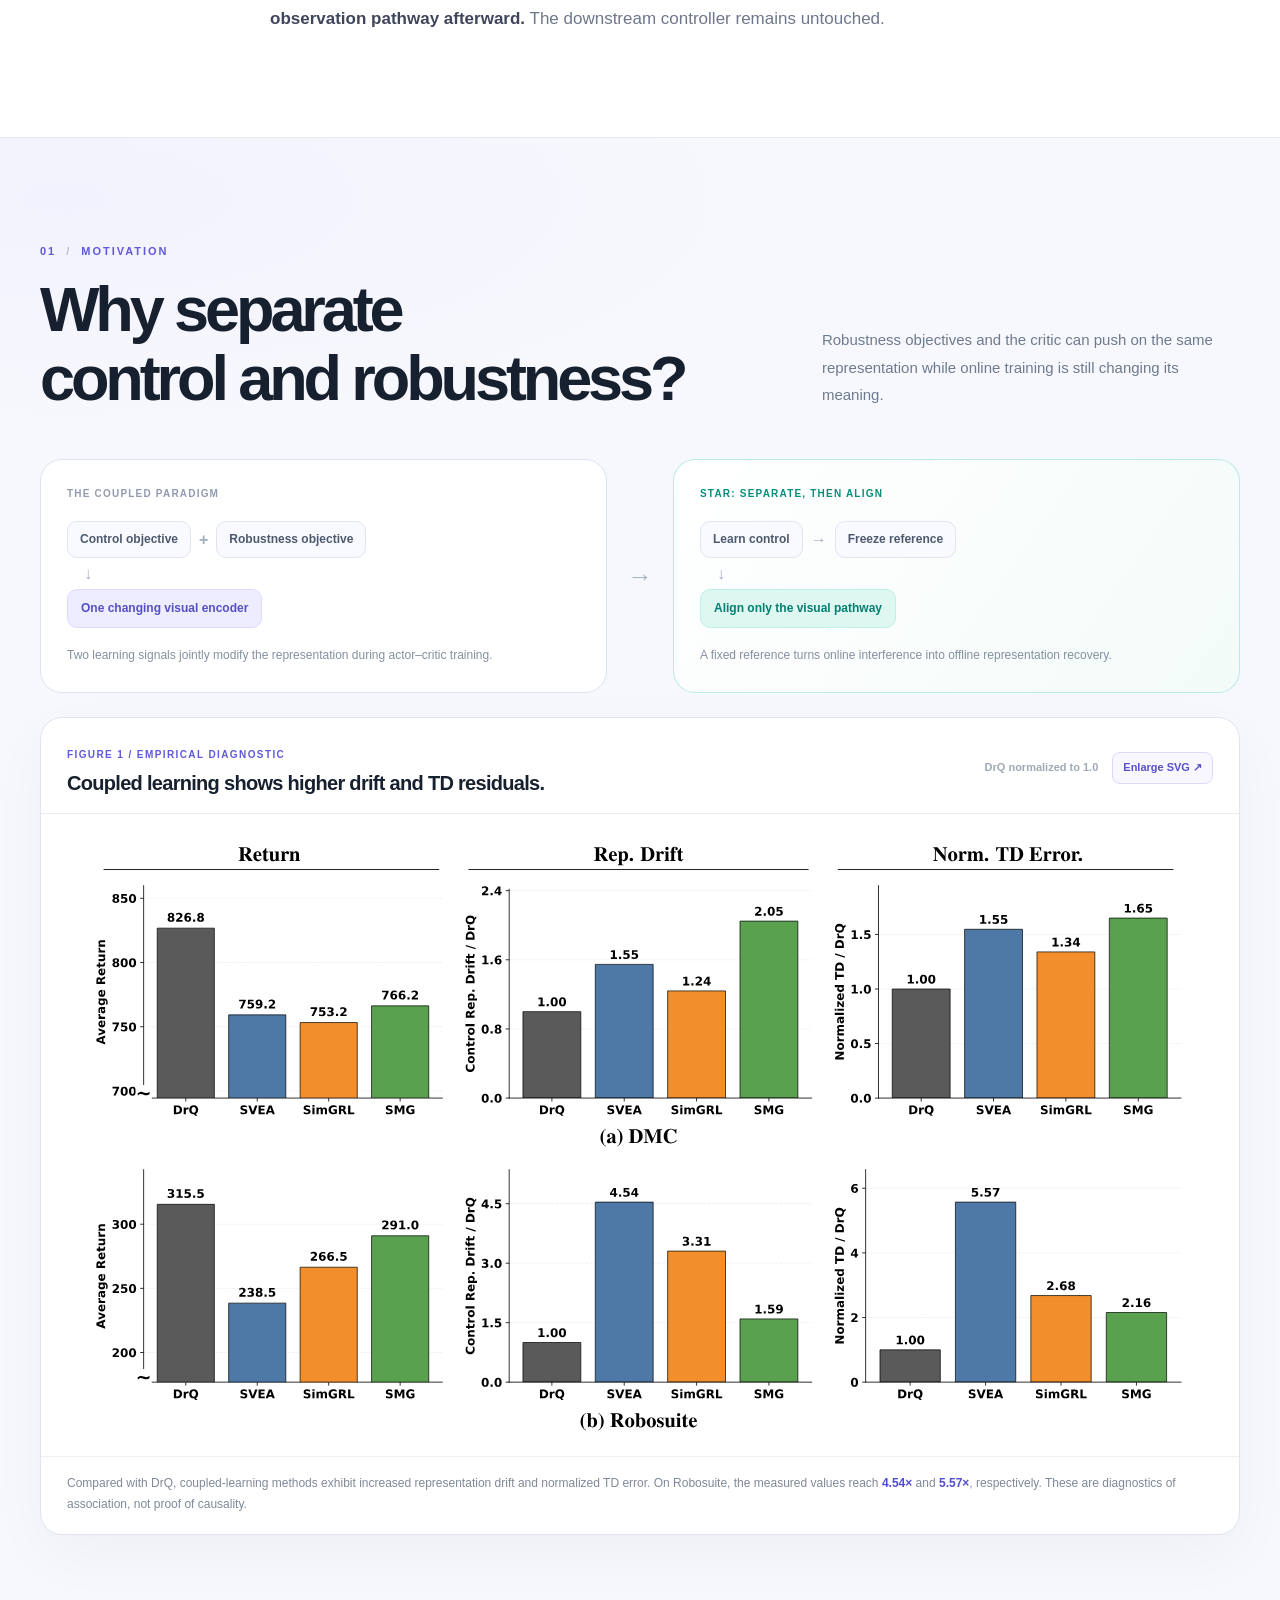
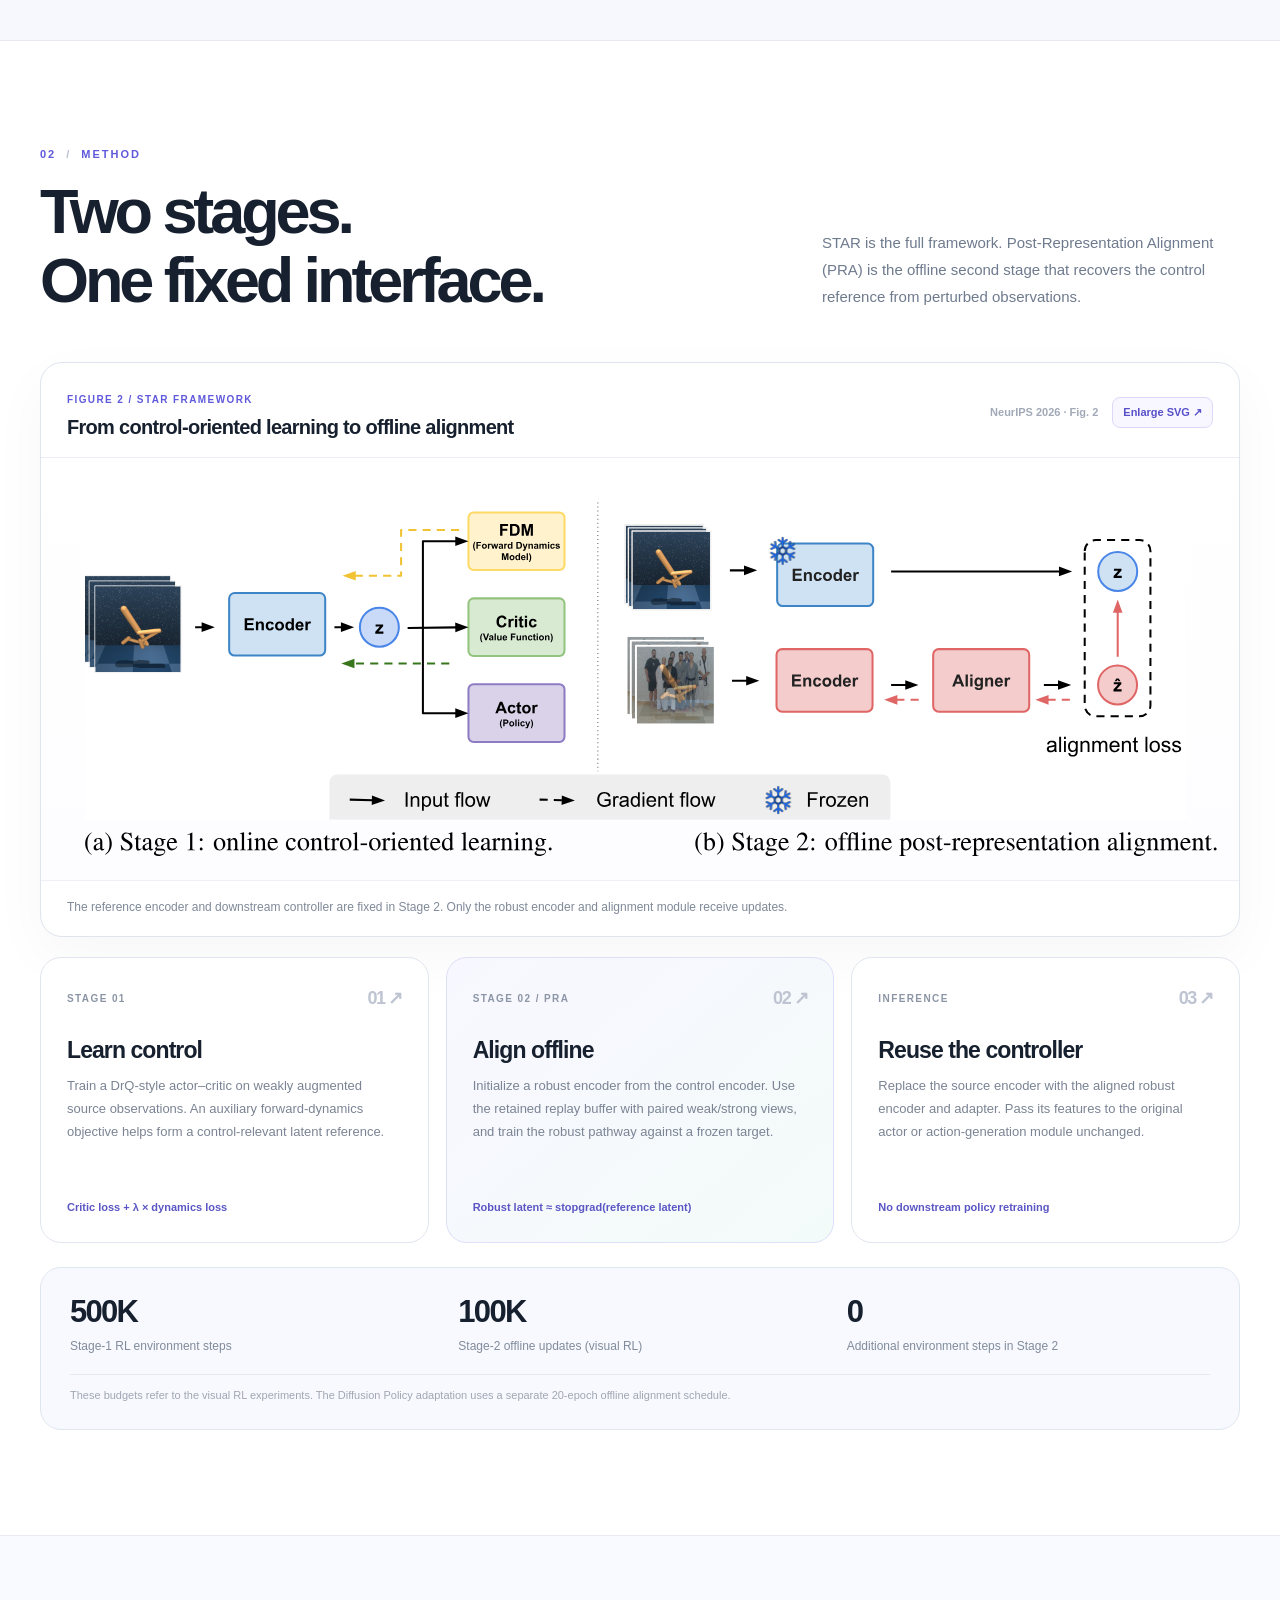
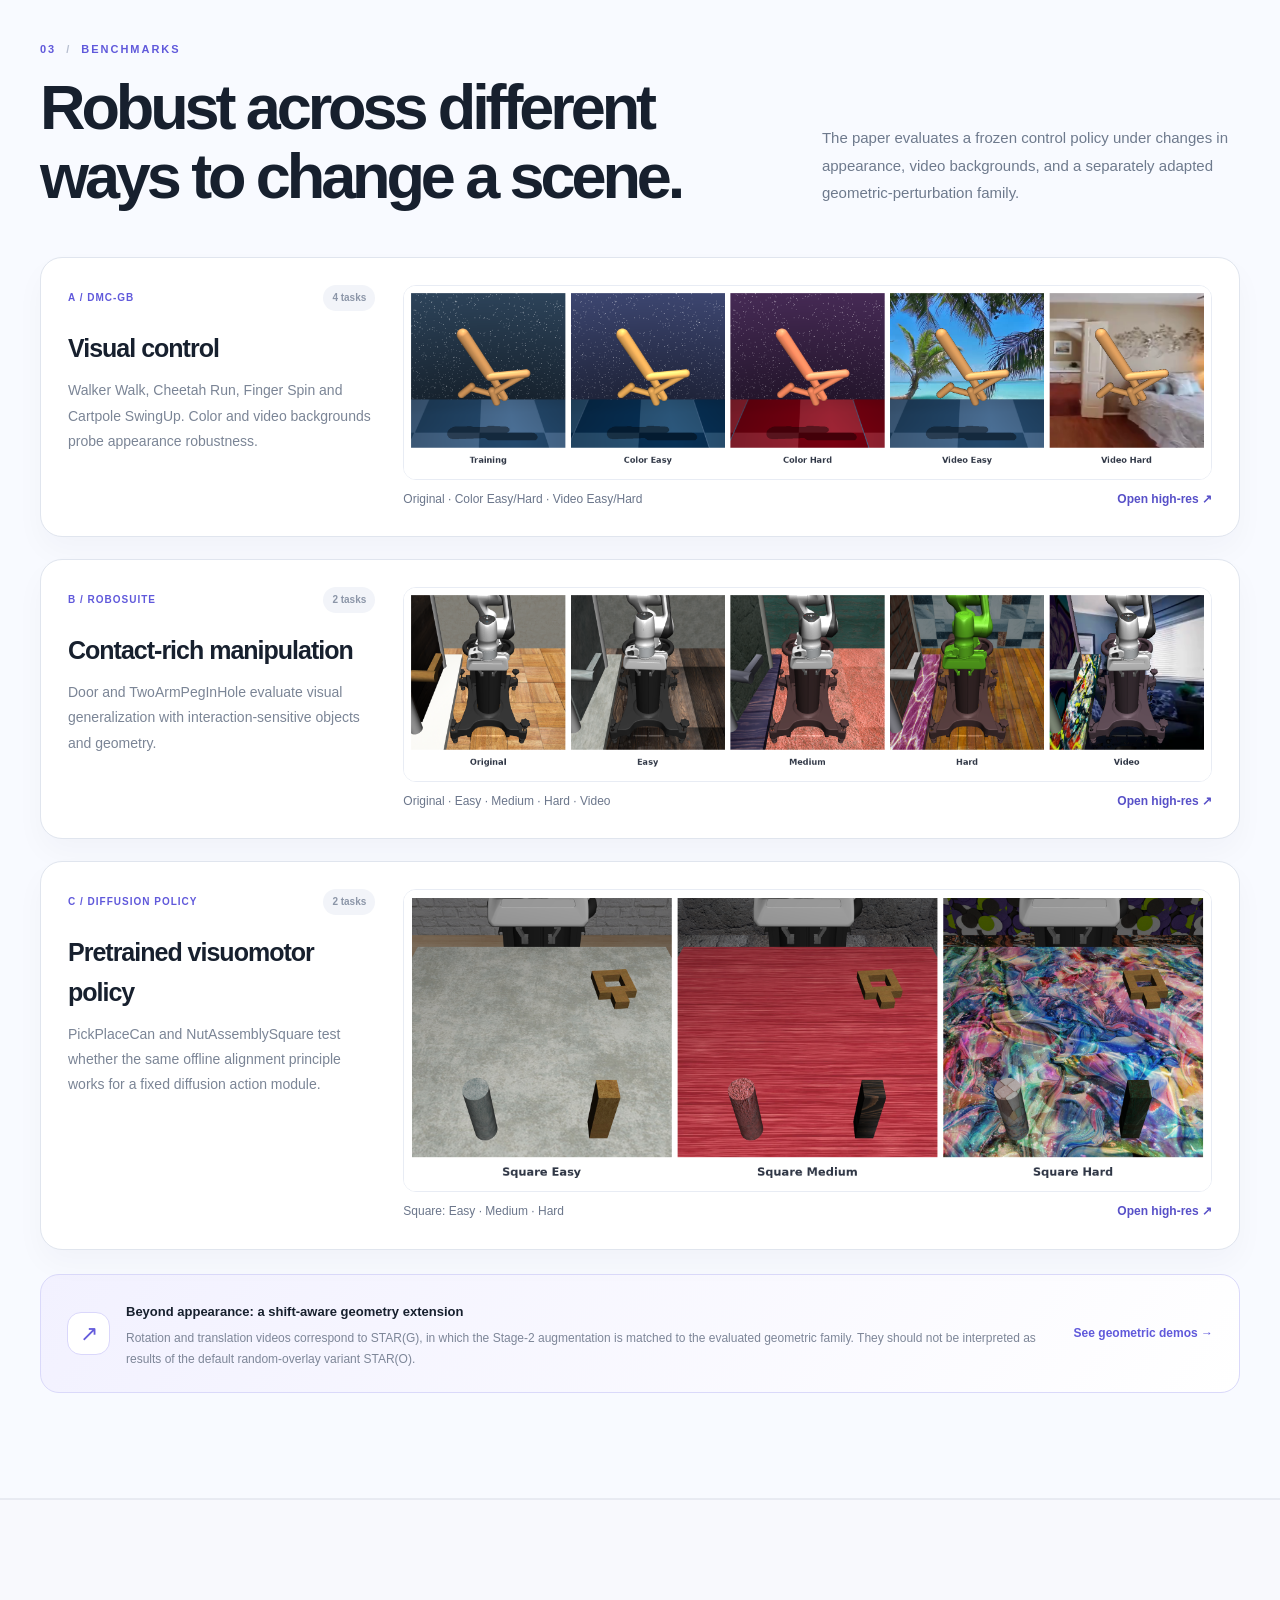
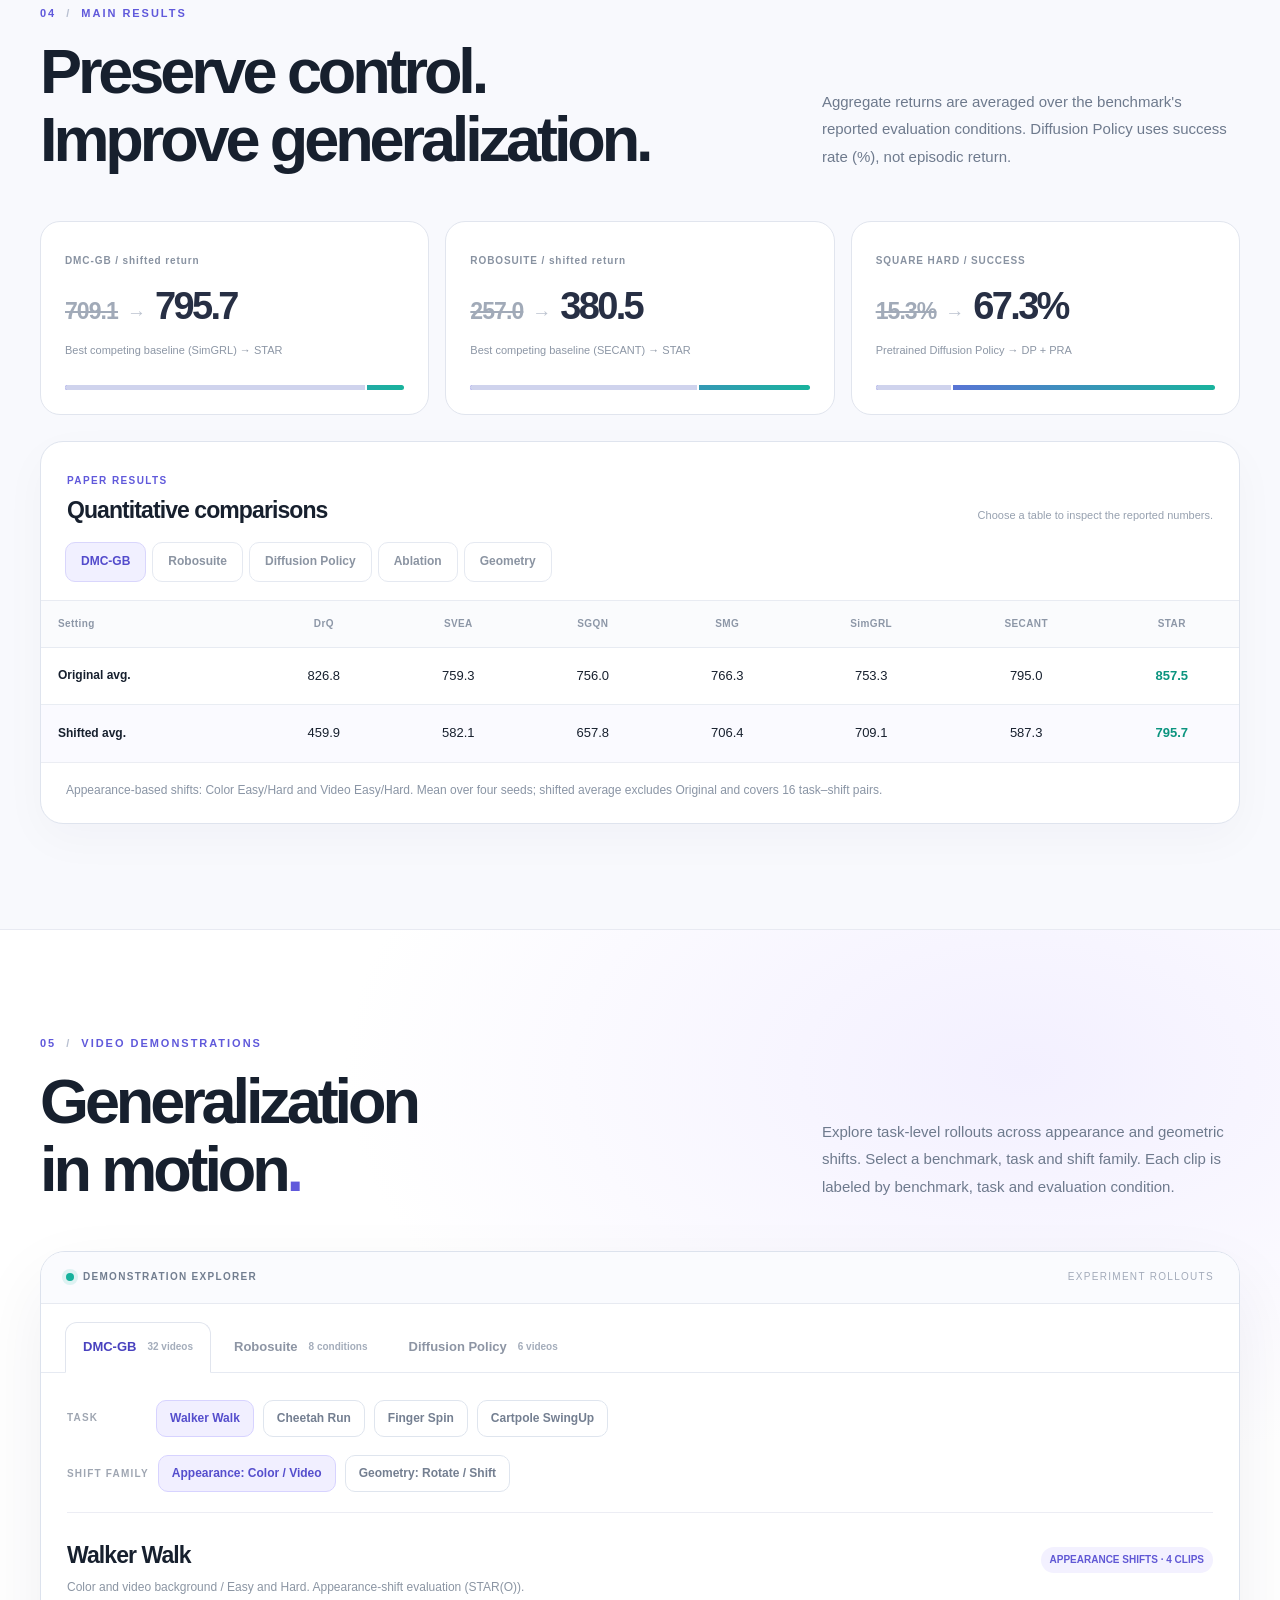
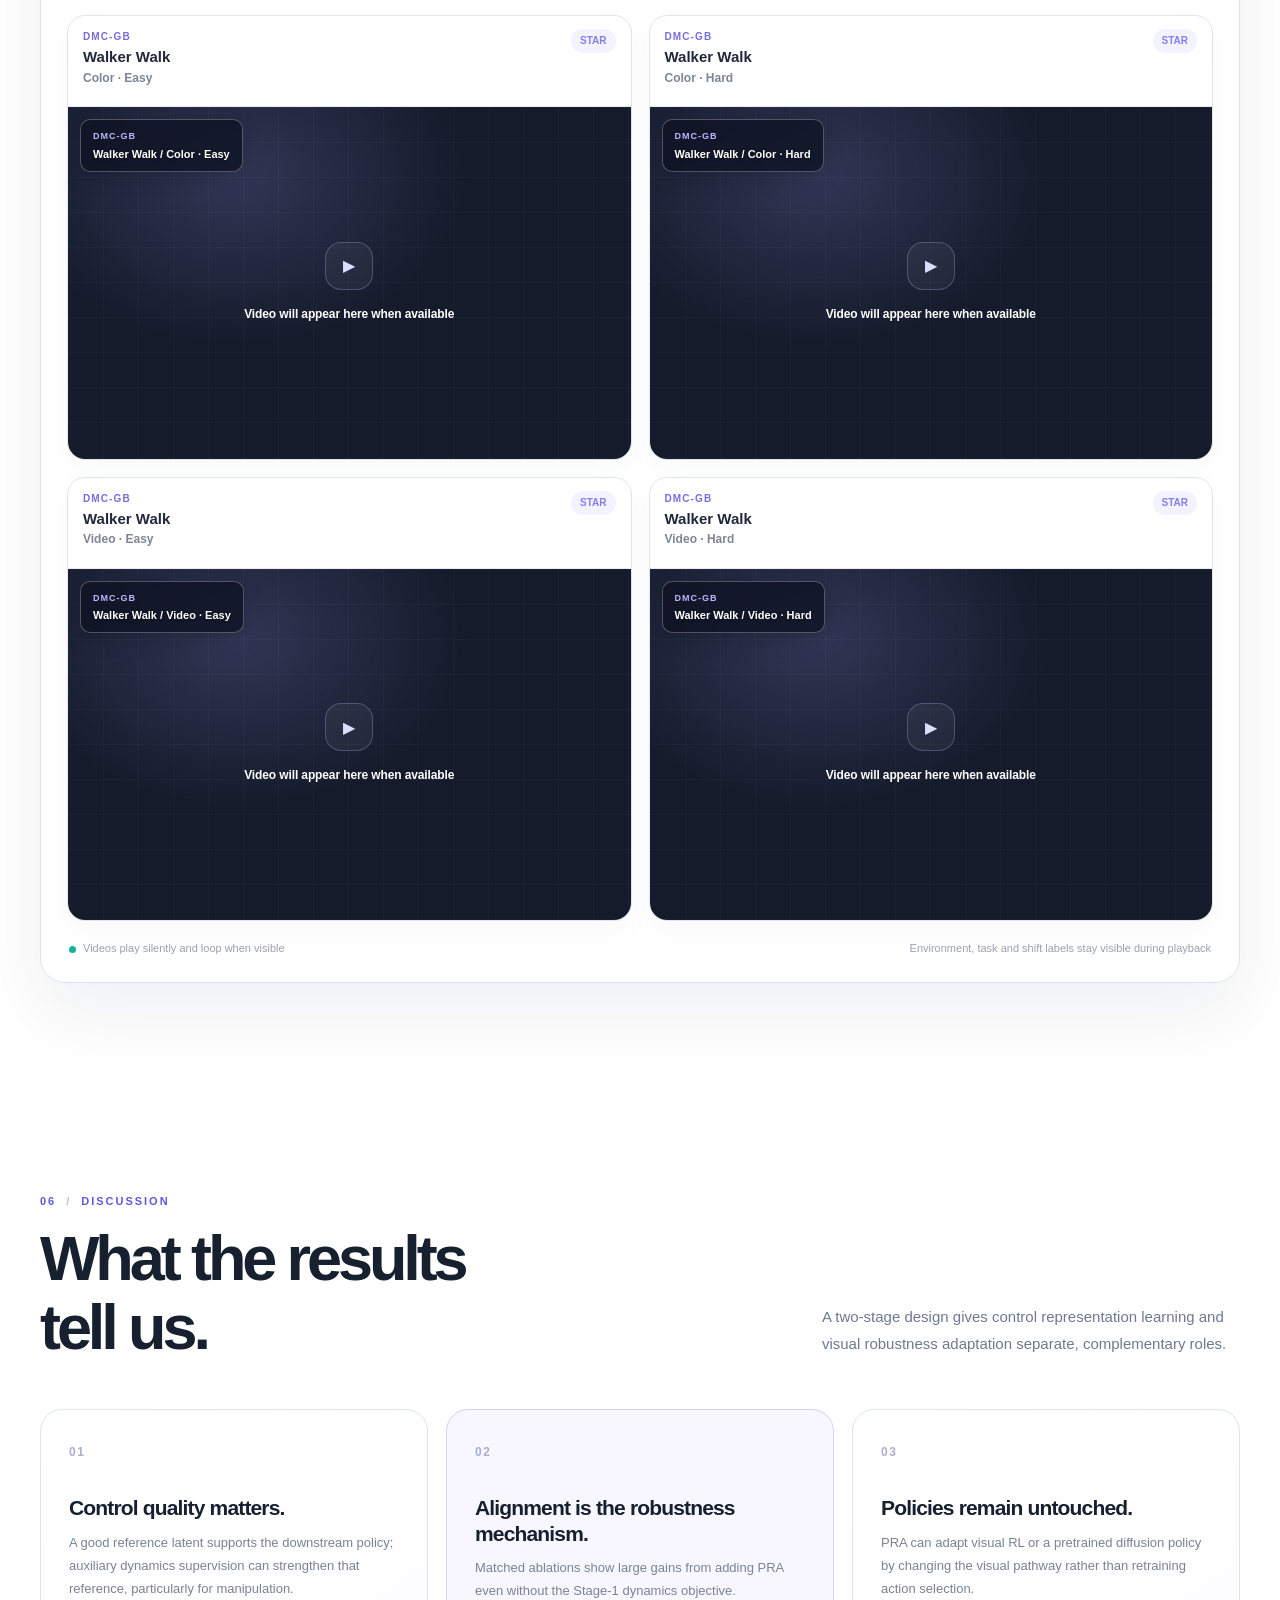
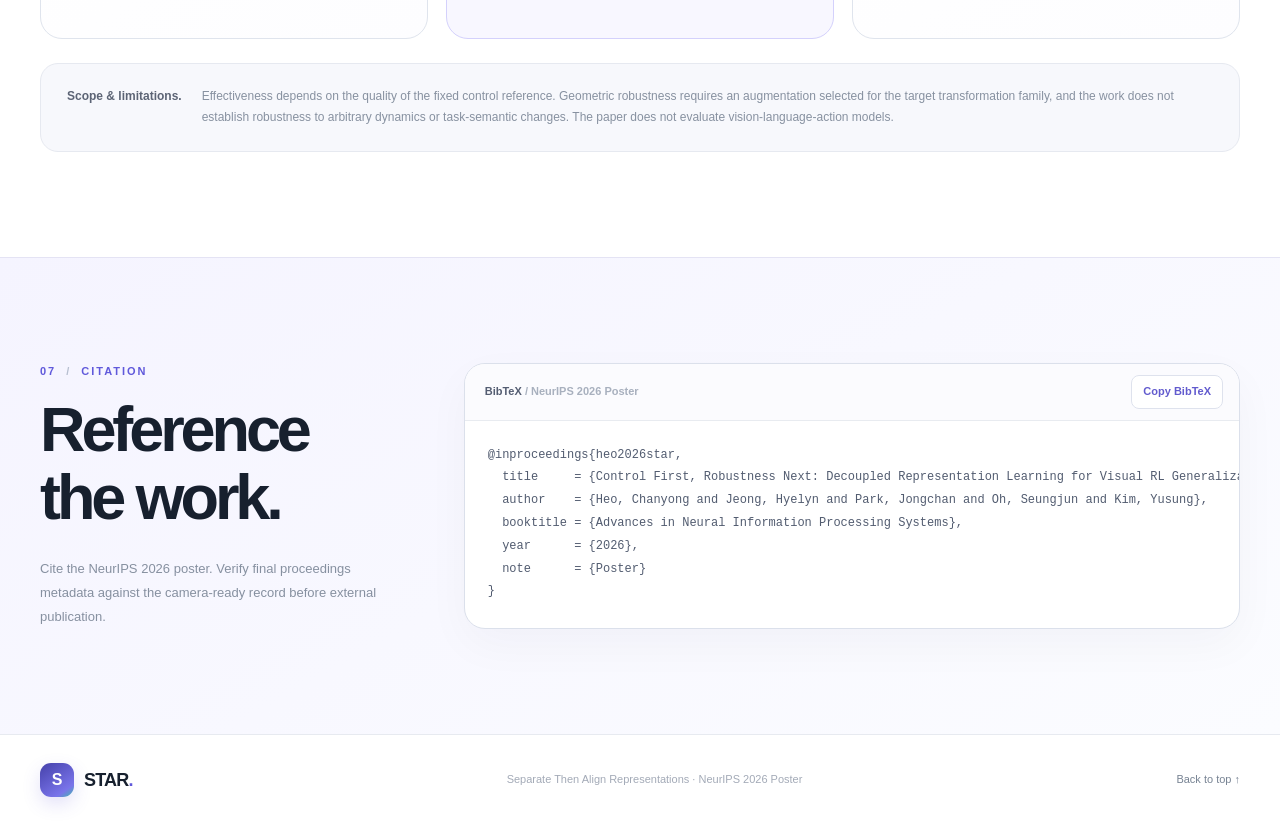
==== commit 7b5becb3: "Add GitHub repository link to project homepage" ====
--- a/index.html
+++ b/index.html
@@ -47,6 +47,7 @@
           <div class="hero-actions hero-resource-buttons">
             <a class="button button-primary" href="paper.pdf" target="_blank" rel="noopener"><span aria-hidden="true">▤</span> Paper <span aria-hidden="true">↗</span></a>
             <a class="button button-secondary" href="#videos"><span aria-hidden="true">▶</span> Videos</a>
+            <a class="button button-secondary button-github" href="https://github.com/Mark-98/star-project-page" target="_blank" rel="noopener noreferrer">GitHub <span aria-hidden="true">↗</span></a>
           </div>
           <div class="hero-visual hero-visual-wide" aria-label="Overview of STAR's two-stage principle">
             <div class="hero-visual-top"><span>THE CENTRAL IDEA</span><span>01 / 02</span></div>
--- a/styles.css
+++ b/styles.css
@@ -560,6 +560,7 @@
 @media (max-width: 640px) {
   .hero-resource-buttons { display: grid; grid-template-columns: 1fr 1fr; gap: 10px; }
   .hero-resource-buttons .button { min-width: 0; width: 100%; }
+  .hero-resource-buttons .button-github { grid-column: 1 / -1; }
   .hero h1 { font-size: clamp(38px, 11.6vw, 58px); }
   .hero-subtitle { font-size: 18px; }
   .paper-authors { font-size: 14px; }
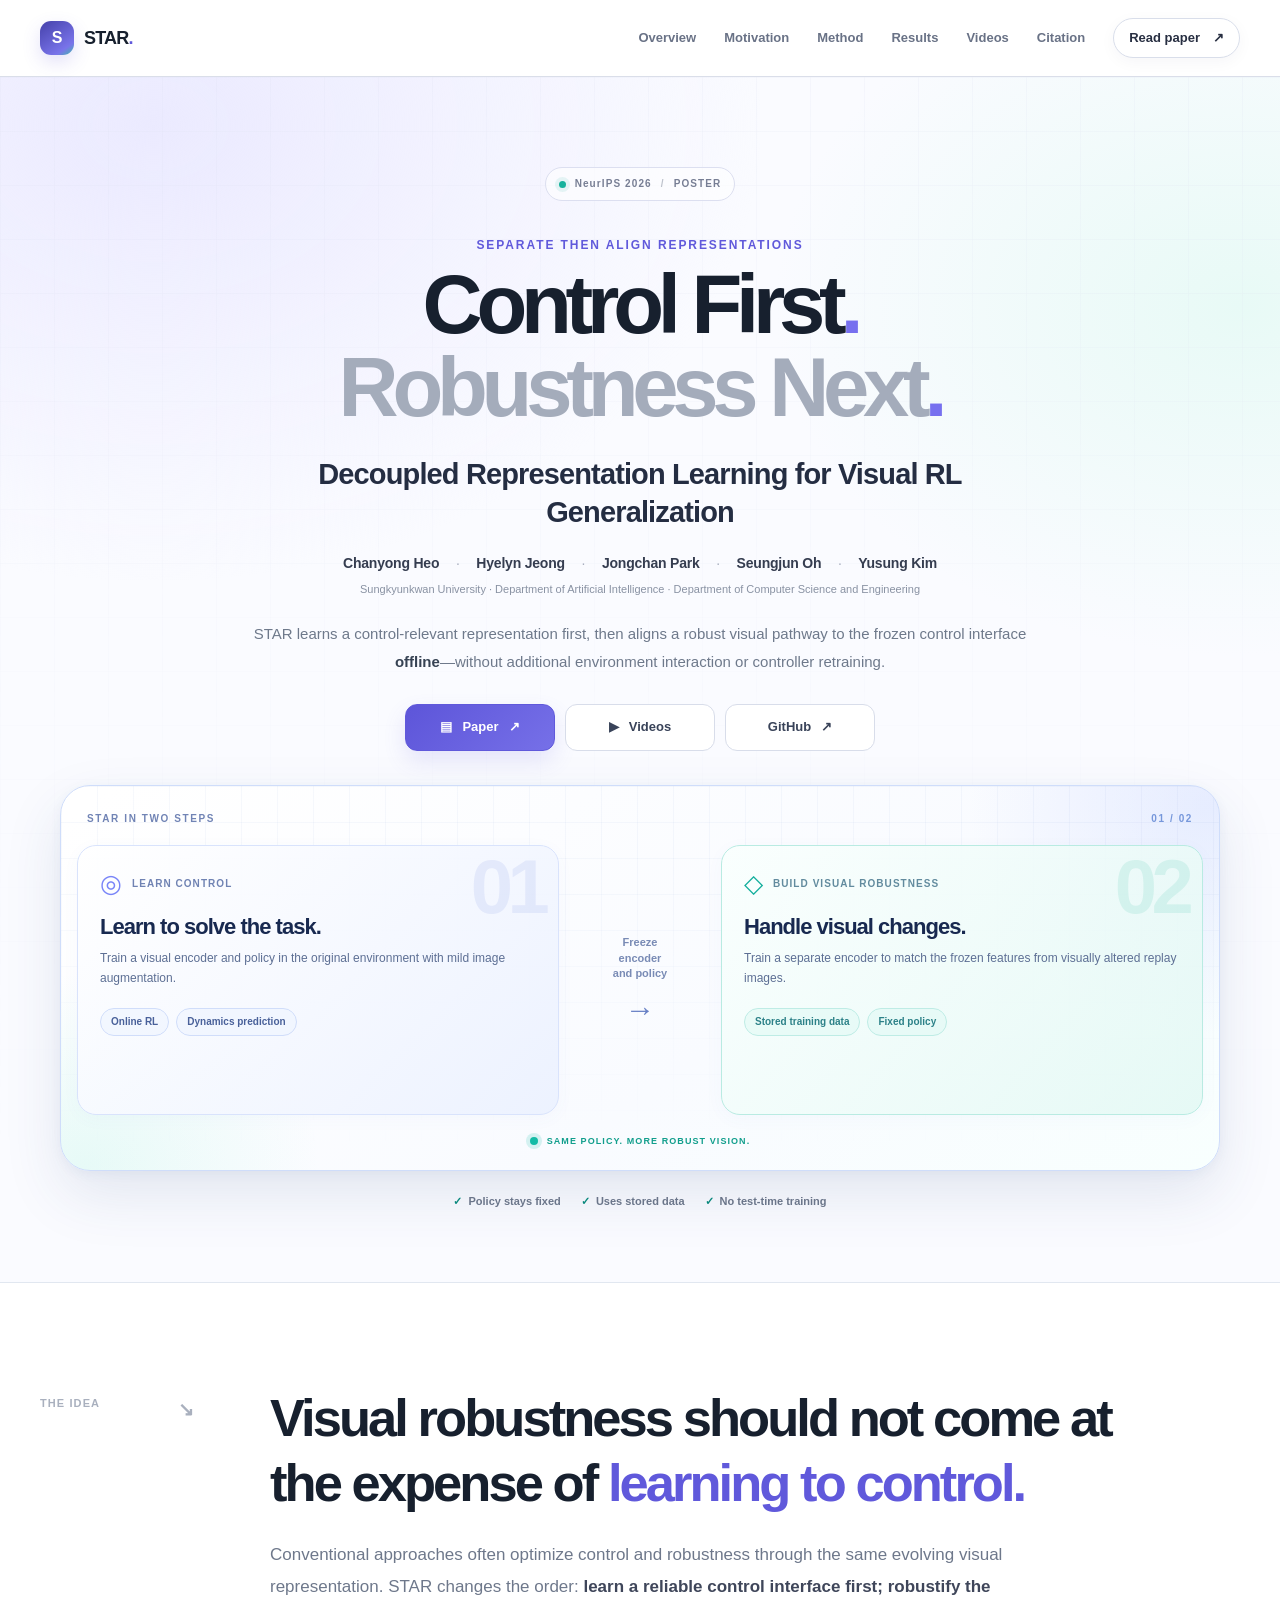
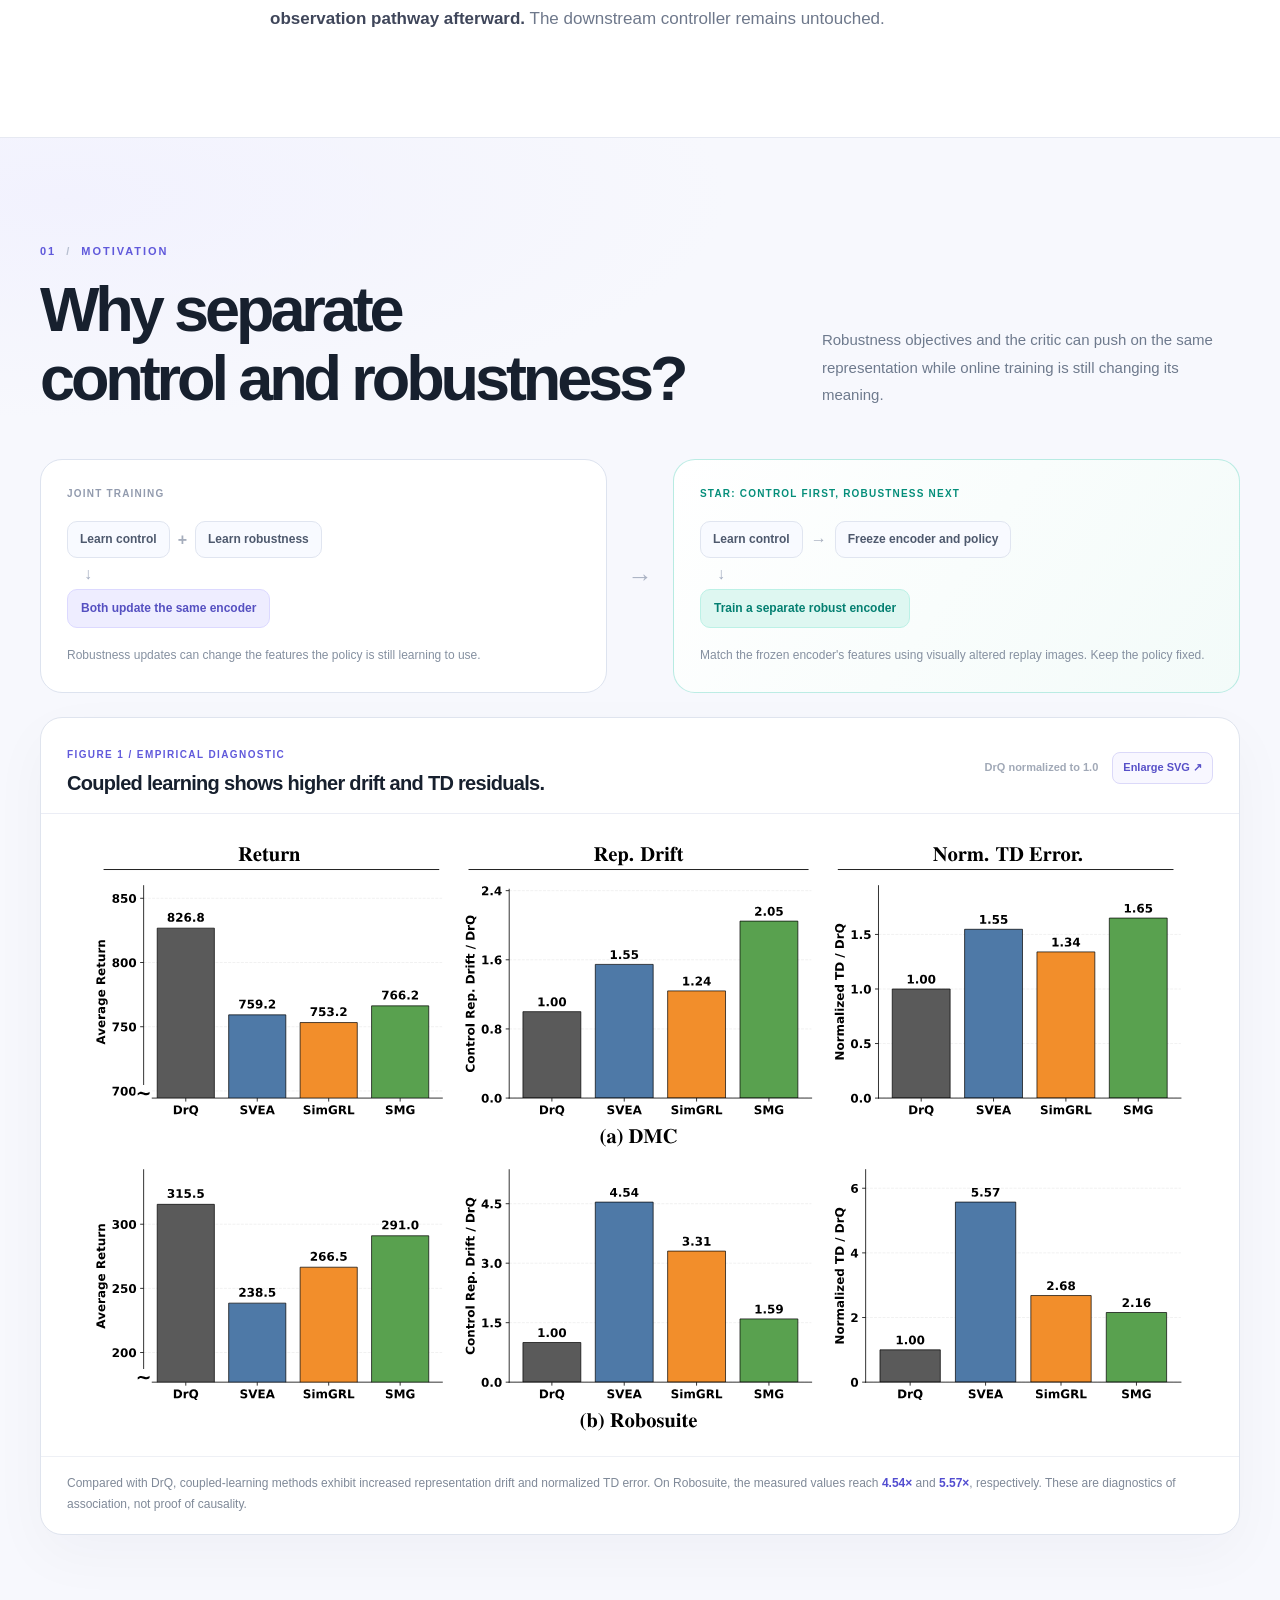
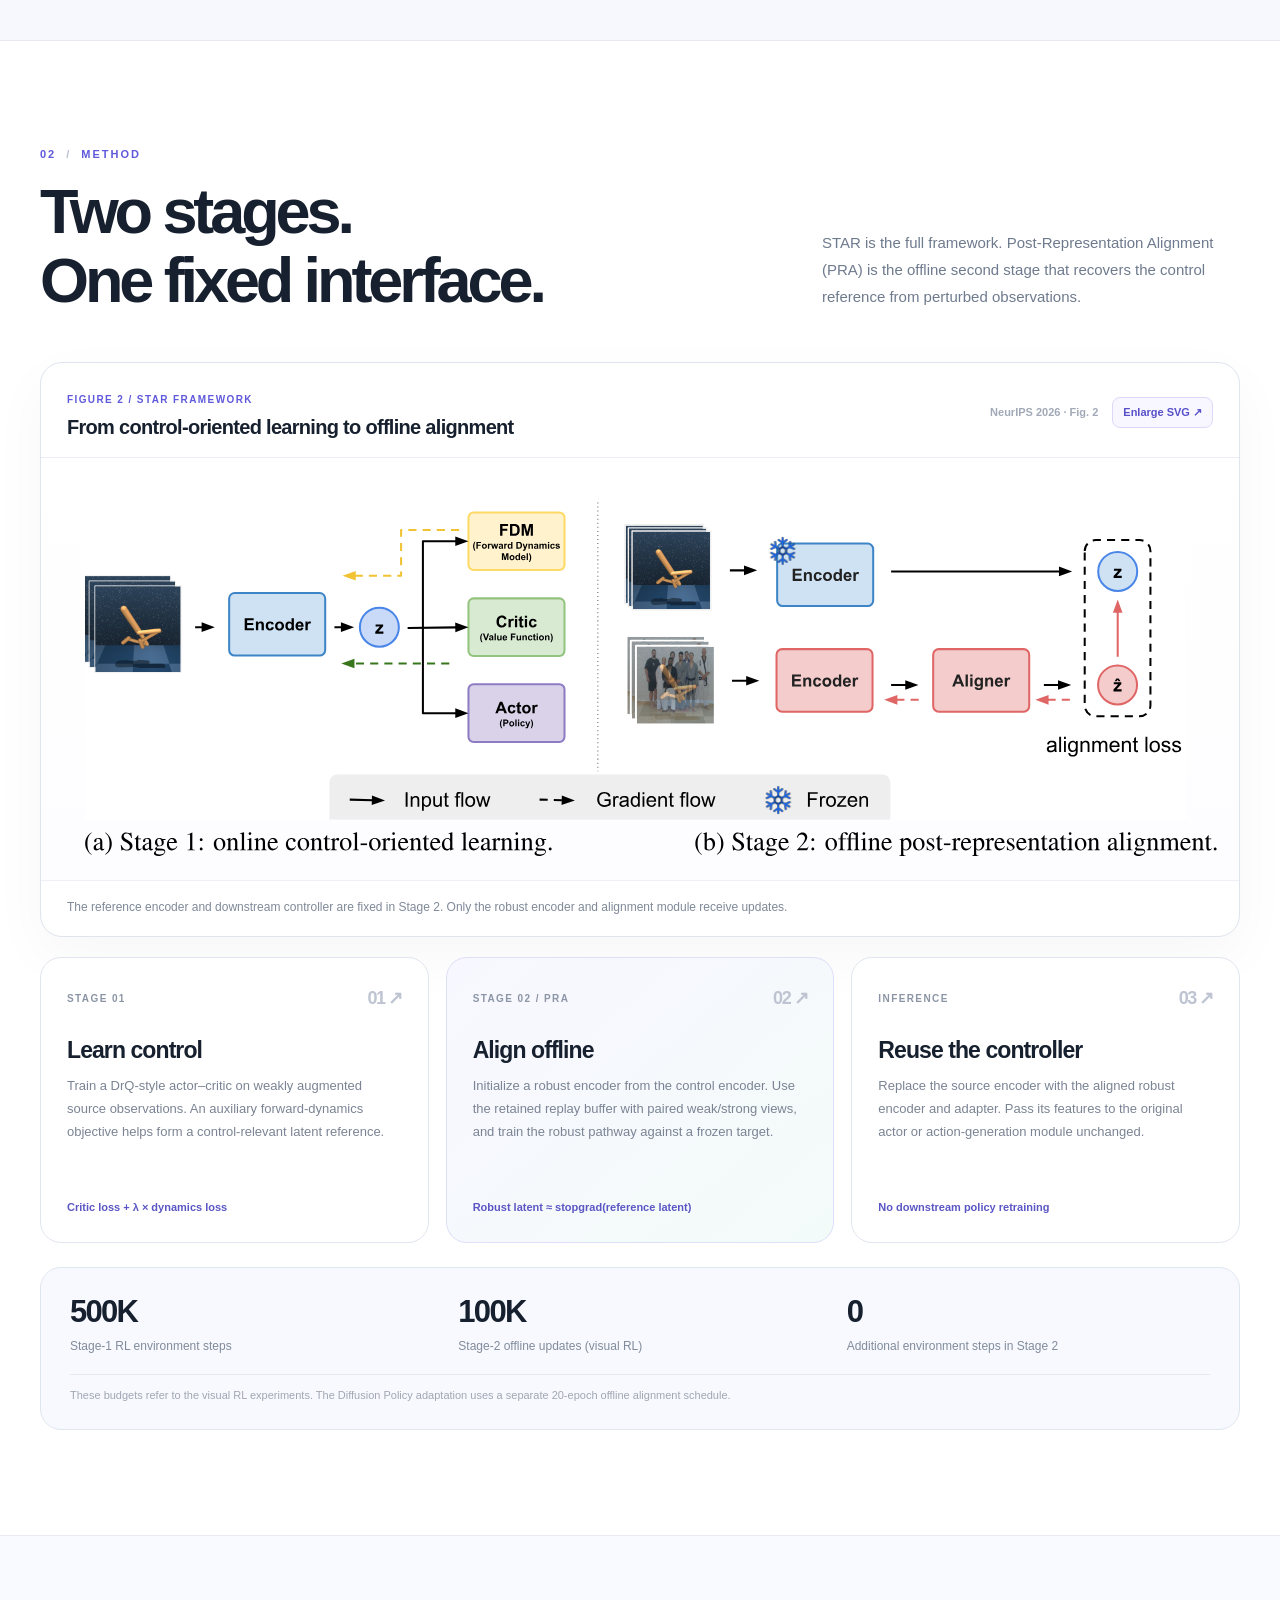
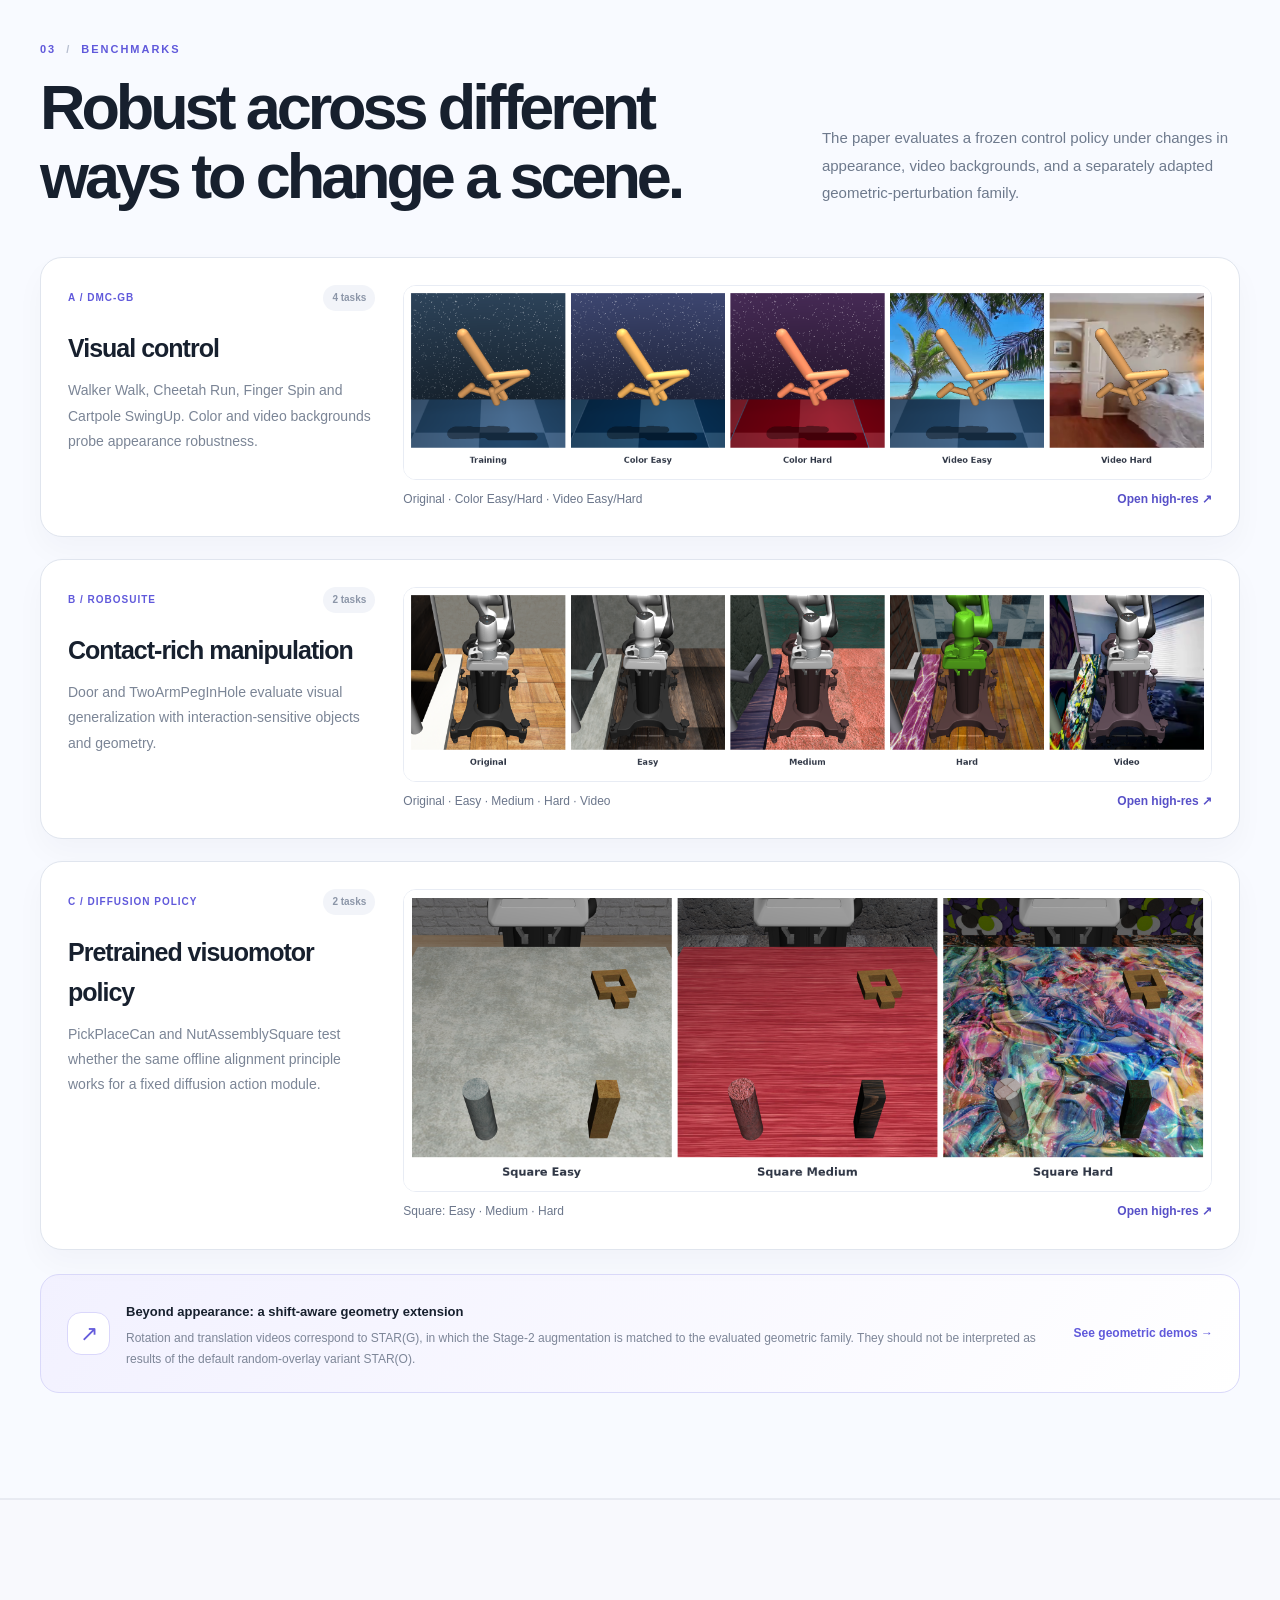
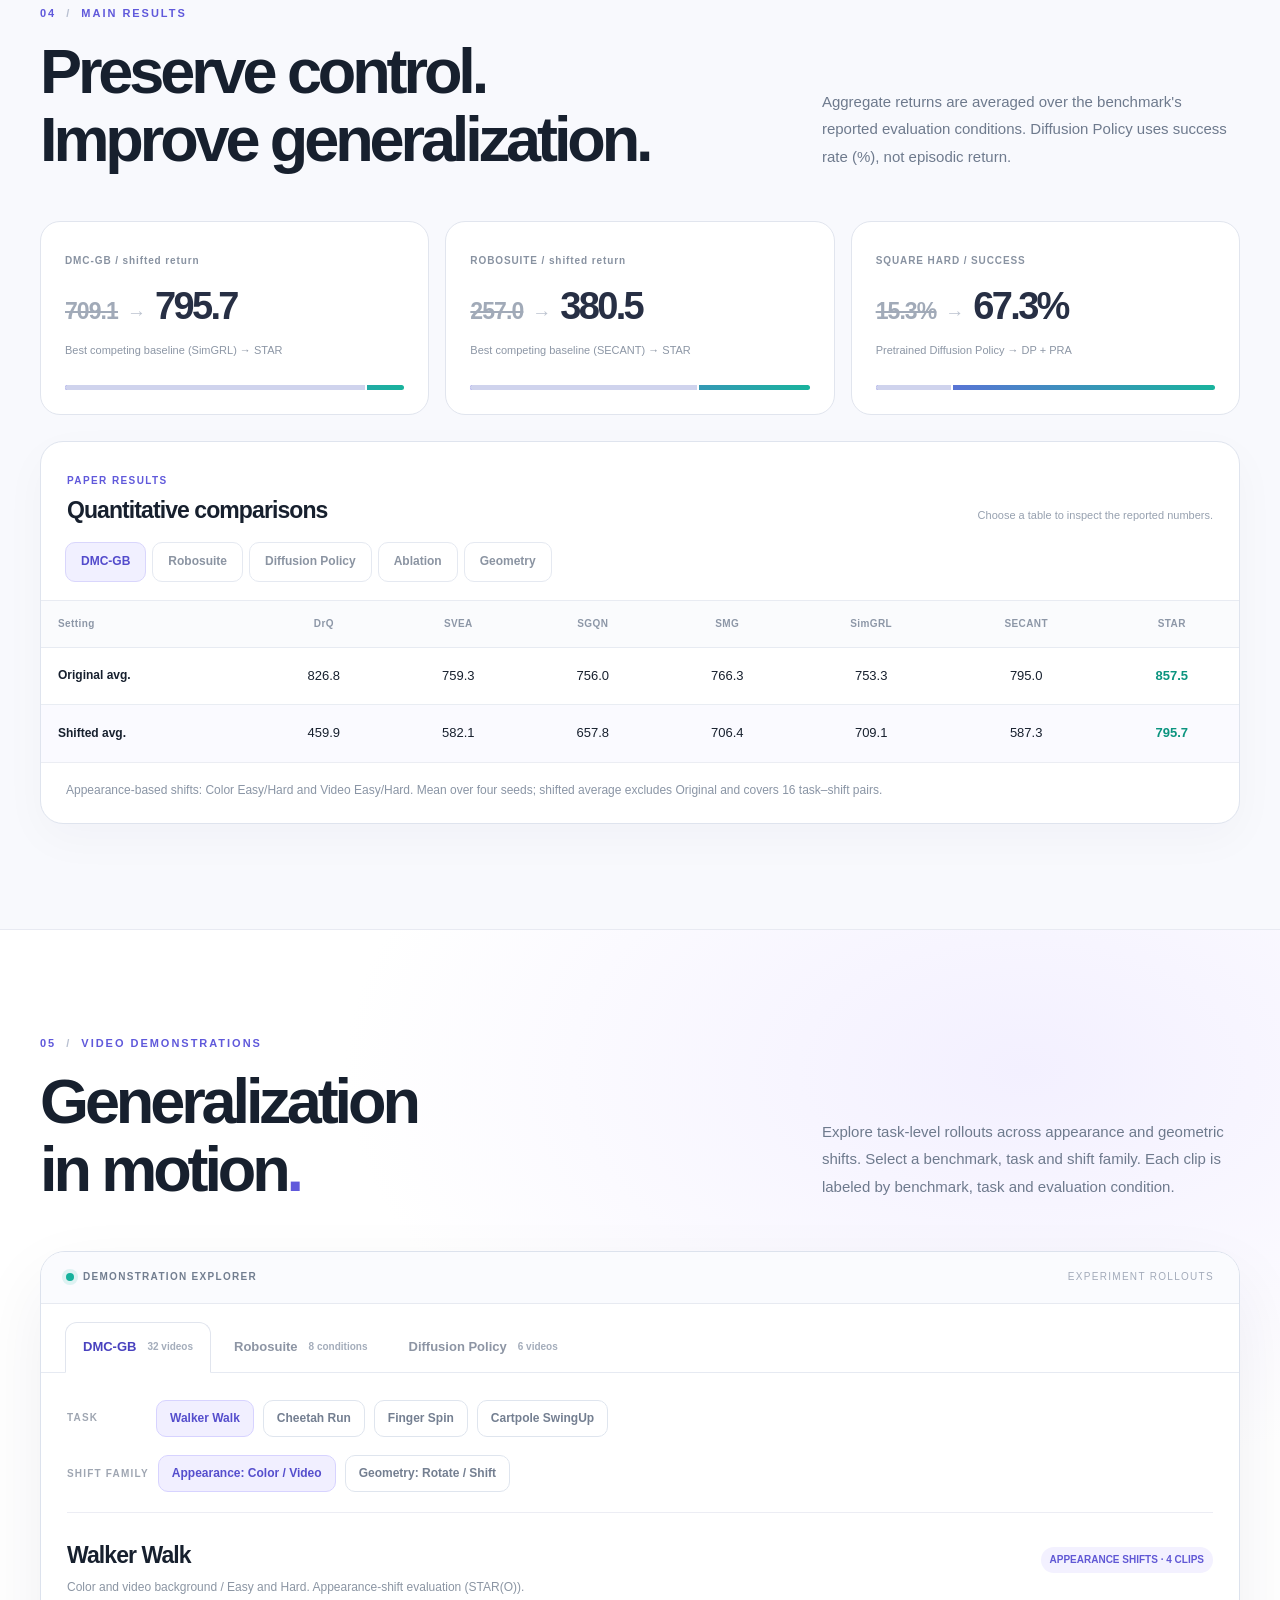
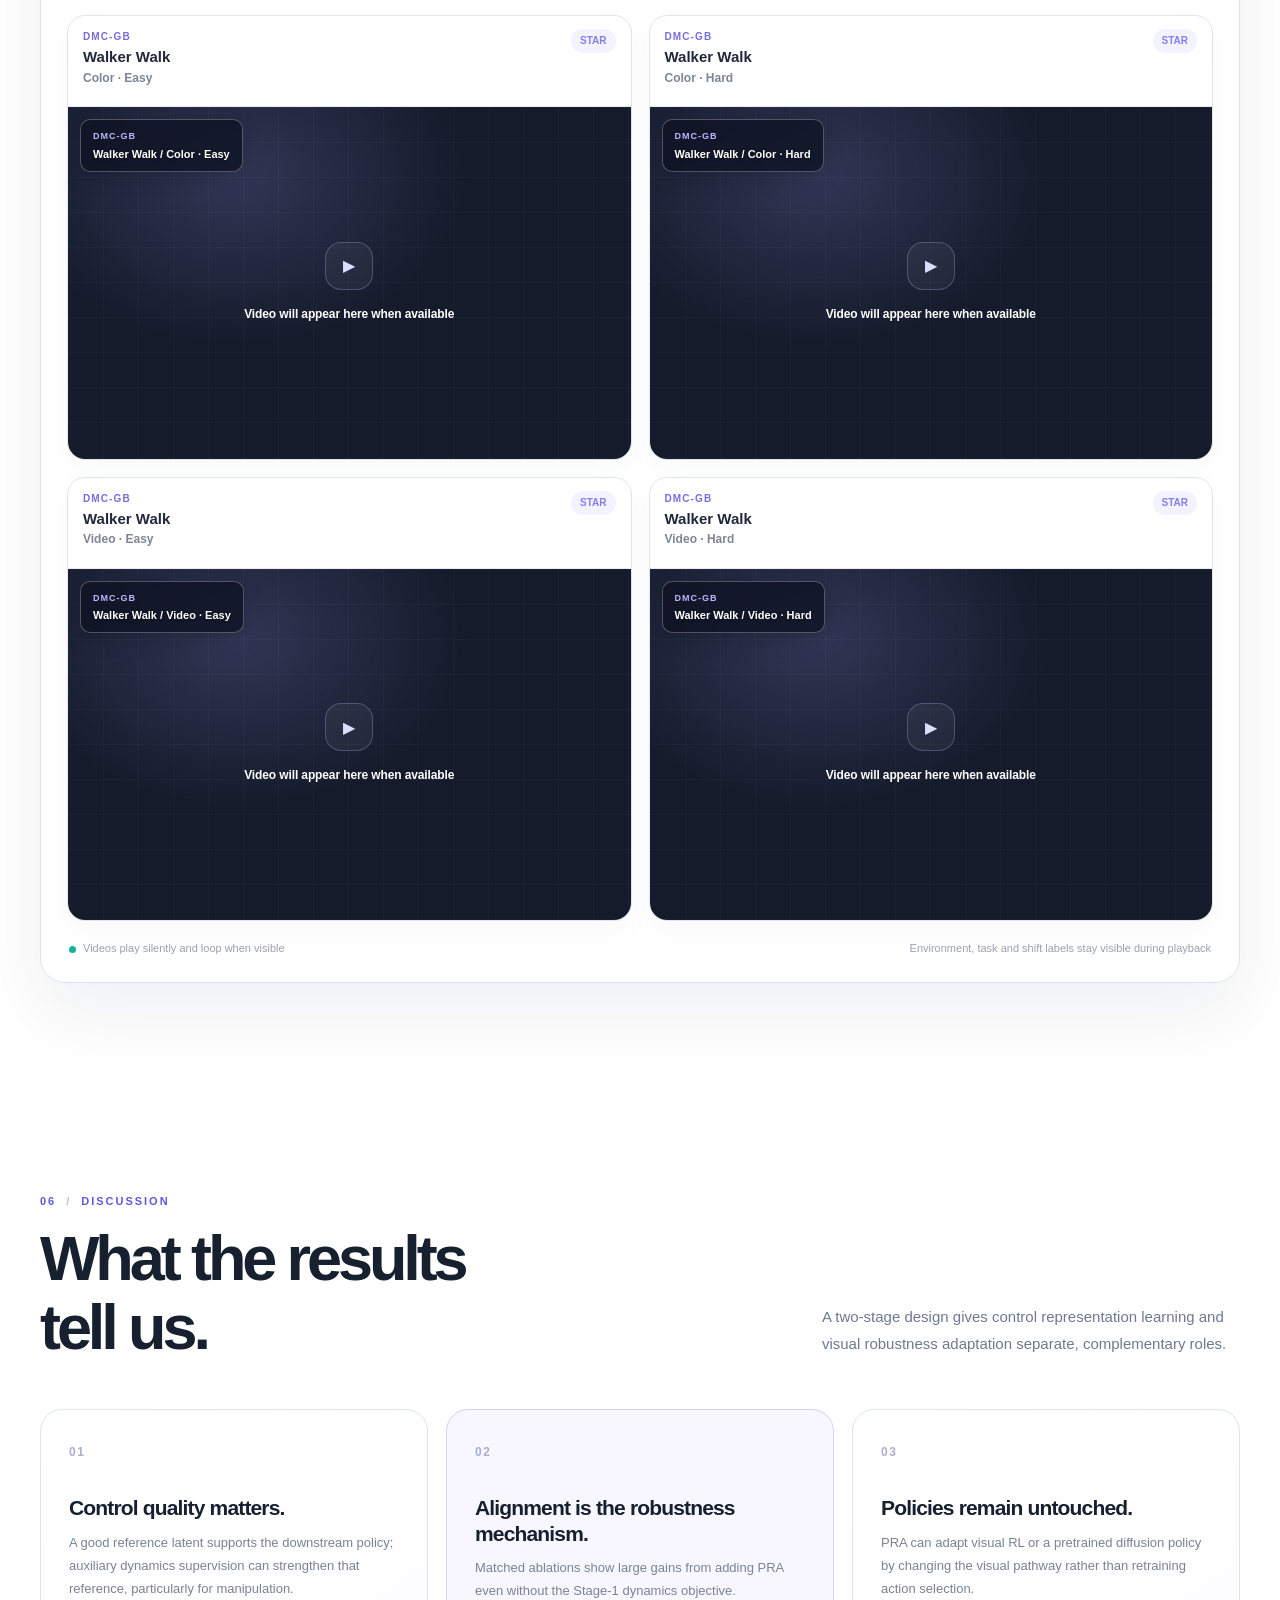
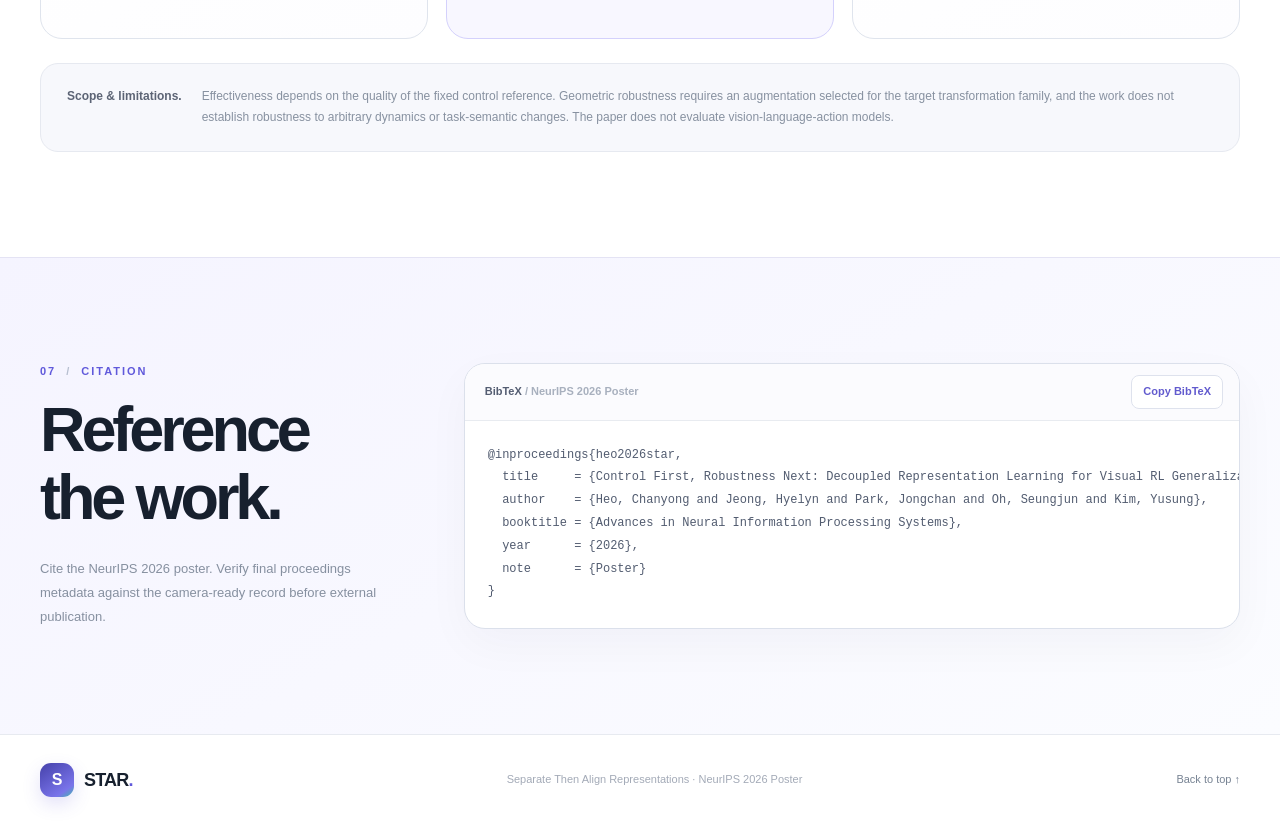
==== commit 9dcf75ca: "Clarify STAR overview and training comparison copy" ====
--- a/index.html
+++ b/index.html
@@ -47,30 +47,30 @@
           <div class="hero-actions hero-resource-buttons">
             <a class="button button-primary" href="paper.pdf" target="_blank" rel="noopener"><span aria-hidden="true">▤</span> Paper <span aria-hidden="true">↗</span></a>
             <a class="button button-secondary" href="#videos"><span aria-hidden="true">▶</span> Videos</a>
-            <a class="button button-secondary button-github" href="https://github.com/Mark-98/star-project-page" target="_blank" rel="noopener noreferrer">GitHub <span aria-hidden="true">↗</span></a>
+            <a class="button button-secondary button-github" href="https://github.com/Mark-98/STAR" target="_blank" rel="noopener noreferrer">GitHub <span aria-hidden="true">↗</span></a>
           </div>
           <div class="hero-visual hero-visual-wide" aria-label="Overview of STAR's two-stage principle">
-            <div class="hero-visual-top"><span>THE CENTRAL IDEA</span><span>01 / 02</span></div>
+            <div class="hero-visual-top"><span>STAR IN TWO STEPS</span><span>01 / 02</span></div>
             <div class="hero-visual-rail">
               <div class="hero-stage stage-one">
                 <div class="stage-count">01</div>
-                <div class="stage-head"><span class="stage-symbol">◎</span><span class="stage-kind">CONTROL LEARNING</span></div>
-                <h2>Establish the reference.</h2>
-                <p>Learn the control encoder and policy from source observations using weak augmentation.</p>
-                <div class="stage-pill-list"><span>DrQ-style RL</span><span>Forward dynamics</span></div>
+                <div class="stage-head"><span class="stage-symbol">◎</span><span class="stage-kind">LEARN CONTROL</span></div>
+                <h2>Learn to solve the task.</h2>
+                <p>Train a visual encoder and policy in the original environment with mild image augmentation.</p>
+                <div class="stage-pill-list"><span>Online RL</span><span>Dynamics prediction</span></div>
               </div>
-              <div class="hero-connector hero-connector-inline"><span>Freeze the control interface</span><span aria-hidden="true">→</span></div>
+              <div class="hero-connector hero-connector-inline"><span>Freeze encoder and policy</span><span aria-hidden="true">→</span></div>
               <div class="hero-stage stage-two">
                 <div class="stage-count">02</div>
-                <div class="stage-head"><span class="stage-symbol">◇</span><span class="stage-kind">OFFLINE ROBUSTIFICATION</span></div>
-                <h2>Recover it under shifts.</h2>
-                <p>Train only the robust encoder and aligner to match that fixed reference.</p>
-                <div class="stage-pill-list"><span>Replay buffer</span><span>Frozen controller</span></div>
+                <div class="stage-head"><span class="stage-symbol">◇</span><span class="stage-kind">BUILD VISUAL ROBUSTNESS</span></div>
+                <h2>Handle visual changes.</h2>
+                <p>Train a separate encoder to match the frozen features from visually altered replay images.</p>
+                <div class="stage-pill-list"><span>Stored training data</span><span>Fixed policy</span></div>
               </div>
             </div>
-            <div class="hero-visual-bottom"><span class="status-light"></span> SAME CONTROLLER, ROBUST VISUAL PATHWAY</div>
-          </div>
-          <div class="hero-footnotes"><span><span class="tick">✓</span> Fixed downstream policy</span><span><span class="tick">✓</span> Offline alignment</span><span><span class="tick">✓</span> Zero-shot evaluation</span></div>
+            <div class="hero-visual-bottom"><span class="status-light"></span> SAME POLICY. MORE ROBUST VISION.</div>
+          </div>
+          <div class="hero-footnotes"><span><span class="tick">✓</span> Policy stays fixed</span><span><span class="tick">✓</span> Uses stored data</span><span><span class="tick">✓</span> No test-time training</span></div>
         </div>
       </div>
     </section>
@@ -93,19 +93,19 @@
         </div>
         <div class="motivation-comparison">
           <article class="compare-card compare-coupled">
-            <span class="compare-caption">THE COUPLED PARADIGM</span>
-            <div class="mini-flow"><span>Control objective</span><b>+</b><span>Robustness objective</span></div>
+            <span class="compare-caption">JOINT TRAINING</span>
+            <div class="mini-flow"><span>Learn control</span><b>+</b><span>Learn robustness</span></div>
             <div class="mini-flow-arrow">↓</div>
-            <div class="flow-end">One changing visual encoder</div>
-            <p>Two learning signals jointly modify the representation during actor–critic training.</p>
+            <div class="flow-end">Both update the same encoder</div>
+            <p>Robustness updates can change the features the policy is still learning to use.</p>
           </article>
           <div class="compare-arrow" aria-hidden="true">→</div>
           <article class="compare-card compare-star">
-            <span class="compare-caption">STAR: SEPARATE, THEN ALIGN</span>
-            <div class="mini-flow"><span>Learn control</span><b>→</b><span>Freeze reference</span></div>
+            <span class="compare-caption">STAR: CONTROL FIRST, ROBUSTNESS NEXT</span>
+            <div class="mini-flow"><span>Learn control</span><b>→</b><span>Freeze encoder and policy</span></div>
             <div class="mini-flow-arrow">↓</div>
-            <div class="flow-end">Align only the visual pathway</div>
-            <p>A fixed reference turns online interference into offline representation recovery.</p>
+            <div class="flow-end">Train a separate robust encoder</div>
+            <p>Match the frozen encoder's features using visually altered replay images. Keep the policy fixed.</p>
           </article>
         </div>
         <figure class="figure-panel diagnostic-panel">
